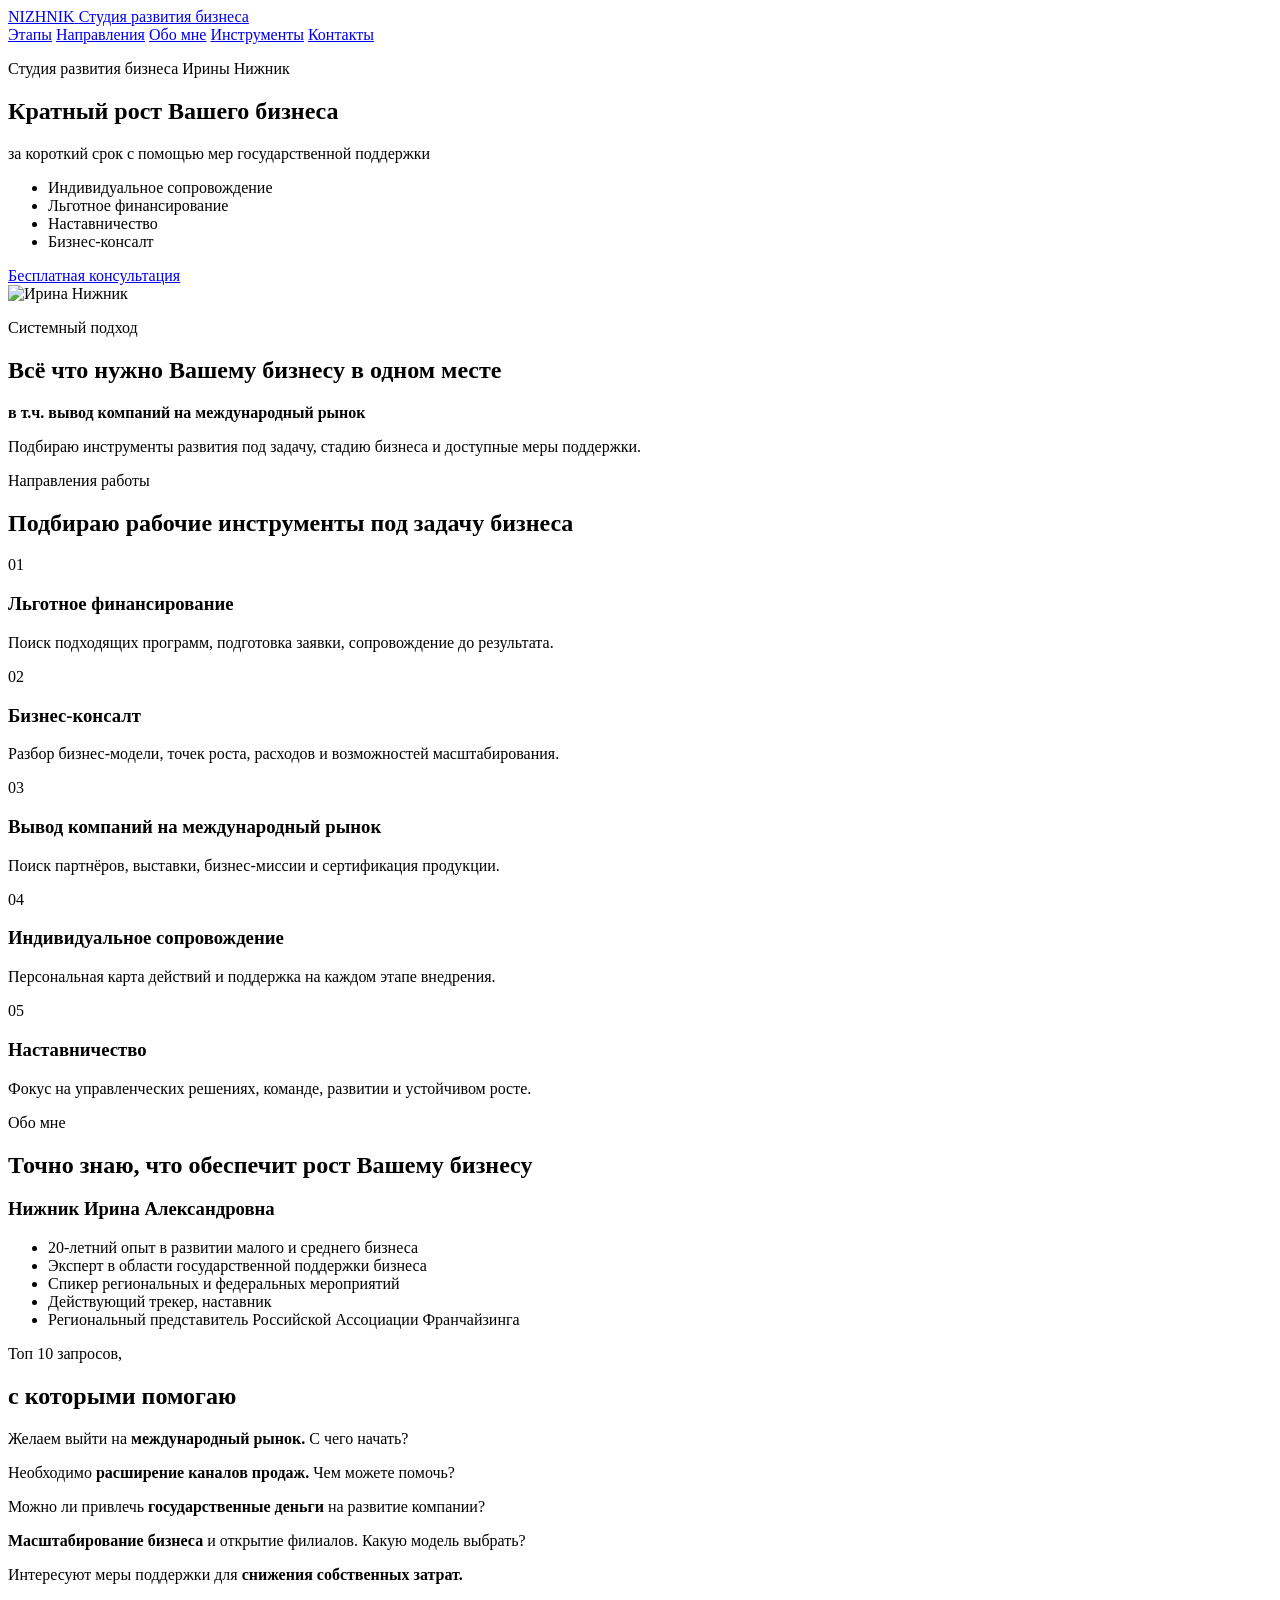
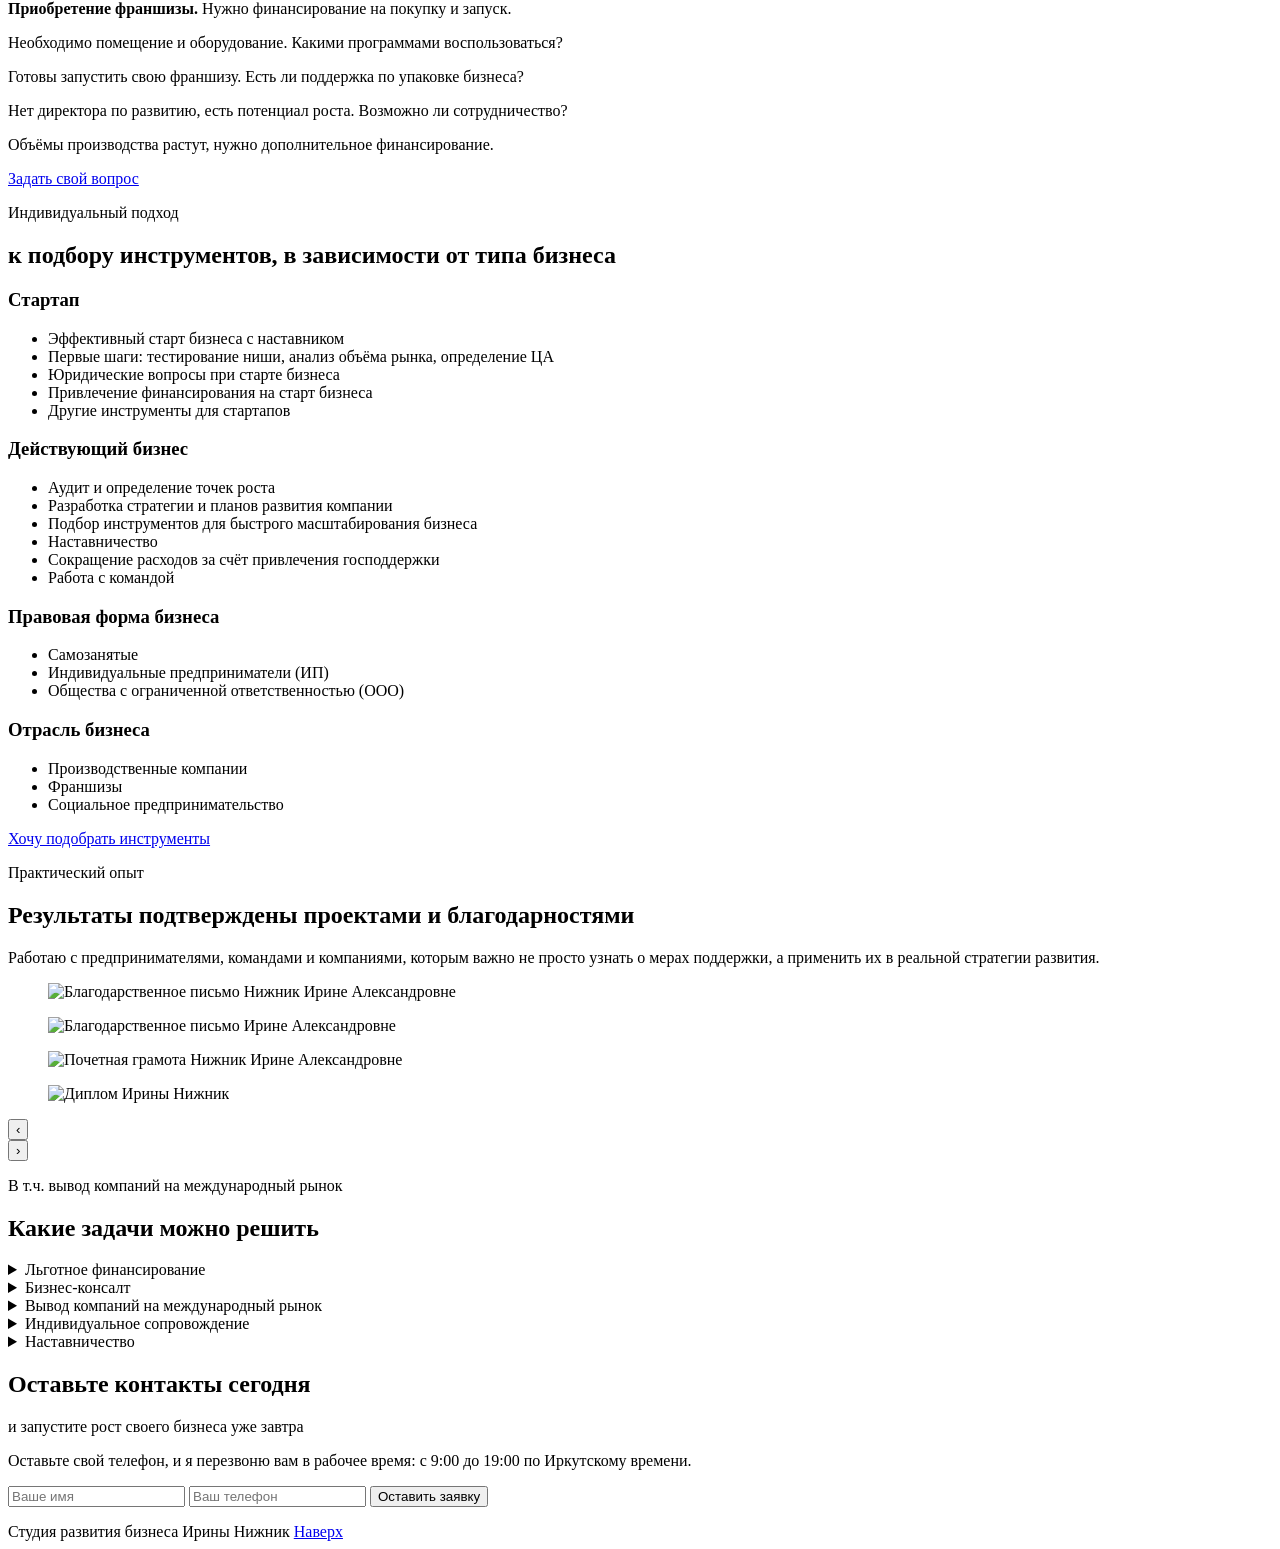
==== index.html @ 8d3d43d8 "Add files via upload" ====
<!doctype html>
<html lang="ru">
<head>
  <meta charset="utf-8">
  <meta name="viewport" content="width=device-width, initial-scale=1">
  <title>Студия развития бизнеса Ирины Нижник</title>
  <meta name="description" content="Инструменты развития бизнеса: финансирование, господдержка, стратегия, сопровождение, наставничество и выход на международный рынок.">
  <link rel="stylesheet" href="styles.css?v=20260615-premium">
</head>
<body>
  <header class="site-header">
    <a class="brand" href="#top" aria-label="На главную">
      <span class="brand__name">NIZHNIK</span>
      <span class="brand__caption">Студия развития бизнеса</span>
    </a>
    <nav class="nav" aria-label="Основная навигация">
      <a href="#steps">Этапы</a>
      <a href="#services">Направления</a>
      <a href="#about">Обо мне</a>
      <a href="#tools">Инструменты</a>
      <a href="#contact">Контакты</a>
    </nav>
  </header>

  <main id="top">
    <section class="hero section">
      <div class="hero__content">
        <p class="eyebrow">Студия развития бизнеса Ирины Нижник</p>
        <h1><span>Кратный рост</span> Вашего бизнеса</h1>
        <p class="hero__lead">за короткий срок с помощью мер государственной поддержки</p>
        <ul class="check-list hero__list">
          <li>Индивидуальное сопровождение</li>
          <li>Льготное финансирование</li>
          <li>Наставничество</li>
          <li>Бизнес-консалт</li>
        </ul>
        <a class="button" href="#contact">Бесплатная консультация</a>
      </div>
      <div class="hero__visual" aria-label="Ирина Нижник">
        <div class="portrait-card">
          <img src="assets/static.tildacdn.pub/tild3637-3334-4639-a533-346462663337/_1.png" alt="Ирина Нижник">
        </div>
      </div>
    </section>

    <section id="steps" class="section intro-grid">
      <div>
        <p class="eyebrow">Системный подход</p>
        <h2>Всё что нужно Вашему бизнесу в одном месте</h2>
      </div>
      <div class="statement-card">
        <strong>в т.ч. вывод компаний на международный рынок</strong>
        <p>Подбираю инструменты развития под задачу, стадию бизнеса и доступные меры поддержки.</p>
      </div>
    </section>

    <section id="services" class="section">
      <div class="section-heading">
        <p class="eyebrow">Направления работы</p>
        <h2>Подбираю рабочие инструменты под задачу бизнеса</h2>
      </div>
      <div class="cards cards--five">
        <article class="service-card">
          <span>01</span>
          <h3>Льготное финансирование</h3>
          <p>Поиск подходящих программ, подготовка заявки, сопровождение до результата.</p>
        </article>
        <article class="service-card">
          <span>02</span>
          <h3>Бизнес-консалт</h3>
          <p>Разбор бизнес-модели, точек роста, расходов и возможностей масштабирования.</p>
        </article>
        <article class="service-card">
          <span>03</span>
          <h3>Вывод компаний на международный рынок</h3>
          <p>Поиск партнёров, выставки, бизнес-миссии и сертификация продукции.</p>
        </article>
        <article class="service-card">
          <span>04</span>
          <h3>Индивидуальное сопровождение</h3>
          <p>Персональная карта действий и поддержка на каждом этапе внедрения.</p>
        </article>
        <article class="service-card">
          <span>05</span>
          <h3>Наставничество</h3>
          <p>Фокус на управленческих решениях, команде, развитии и устойчивом росте.</p>
        </article>
      </div>
    </section>

    <section id="about" class="section about">
      <div class="about__headline">
        <p class="eyebrow">Обо мне</p>
        <h2>Точно знаю, что обеспечит рост Вашему бизнесу</h2>
      </div>
      <article class="about-card">
        <h3>Нижник Ирина Александровна</h3>
        <ul class="dot-list">
          <li>20-летний опыт в развитии малого и среднего бизнеса</li>
          <li>Эксперт в области государственной поддержки бизнеса</li>
          <li>Спикер региональных и федеральных мероприятий</li>
          <li>Действующий трекер, наставник</li>
          <li>Региональный представитель Российской Ассоциации Франчайзинга</li>
        </ul>
      </article>
    </section>

    <section id="requests" class="section requests">
      <div class="section-heading">
        <p class="eyebrow">Топ 10 запросов,</p>
        <h2>с которыми помогаю</h2>
      </div>
      <div class="request-grid">
        <article><span></span><p>Желаем выйти на <b>международный рынок.</b> С чего начать?</p></article>
        <article><span></span><p>Необходимо <b>расширение каналов продаж.</b> Чем можете помочь?</p></article>
        <article><span></span><p>Можно ли привлечь <b>государственные деньги</b> на развитие компании?</p></article>
        <article><span></span><p><b>Масштабирование бизнеса</b> и открытие филиалов. Какую модель выбрать?</p></article>
        <article><span></span><p>Интересуют меры поддержки для <b>снижения собственных затрат.</b></p></article>
        <article><span></span><p><b>Приобретение франшизы.</b> Нужно финансирование на покупку и запуск.</p></article>
        <article><span></span><p>Необходимо помещение и оборудование. Какими программами воспользоваться?</p></article>
        <article><span></span><p>Готовы запустить свою франшизу. Есть ли поддержка по упаковке бизнеса?</p></article>
        <article><span></span><p>Нет директора по развитию, есть потенциал роста. Возможно ли сотрудничество?</p></article>
        <article><span></span><p>Объёмы производства растут, нужно дополнительное финансирование.</p></article>
      </div>
      <a class="button button--center" href="#contact">Задать свой вопрос</a>
    </section>

    <section id="tools" class="section tools">
      <div class="section-heading">
        <p class="eyebrow">Индивидуальный подход</p>
        <h2>к подбору инструментов, в зависимости от типа бизнеса</h2>
      </div>
      <div class="tool-grid">
        <article class="tool-card">
          <h3>Стартап</h3>
          <ul>
            <li>Эффективный старт бизнеса с наставником</li>
            <li>Первые шаги: тестирование ниши, анализ объёма рынка, определение ЦА</li>
            <li>Юридические вопросы при старте бизнеса</li>
            <li>Привлечение финансирования на старт бизнеса</li>
            <li>Другие инструменты для стартапов</li>
          </ul>
        </article>
        <article class="tool-card">
          <h3>Действующий бизнес</h3>
          <ul>
            <li>Аудит и определение точек роста</li>
            <li>Разработка стратегии и планов развития компании</li>
            <li>Подбор инструментов для быстрого масштабирования бизнеса</li>
            <li>Наставничество</li>
            <li>Сокращение расходов за счёт привлечения господдержки</li>
            <li>Работа с командой</li>
          </ul>
        </article>
        <article class="tool-card">
          <h3>Правовая форма бизнеса</h3>
          <ul>
            <li>Самозанятые</li>
            <li>Индивидуальные предприниматели (ИП)</li>
            <li>Общества с ограниченной ответственностью (ООО)</li>
          </ul>
        </article>
        <article class="tool-card">
          <h3>Отрасль бизнеса</h3>
          <ul>
            <li>Производственные компании</li>
            <li>Франшизы</li>
            <li>Социальное предпринимательство</li>
          </ul>
        </article>
      </div>
      <a class="button button--center" href="#contact">Хочу подобрать инструменты</a>
    </section>

    <section class="section proof">
      <div class="proof__text">
        <p class="eyebrow">Практический опыт</p>
        <h2>Результаты подтверждены проектами и благодарностями</h2>
        <p>Работаю с предпринимателями, командами и компаниями, которым важно не просто узнать о мерах поддержки, а применить их в реальной стратегии развития.</p>
      </div>
      <div class="letters-carousel" data-carousel aria-label="Грамоты и благодарственные письма">
        <div class="letters-carousel__viewport" data-carousel-viewport tabindex="0">
          <figure class="letter-card">
            <img src="assets/static.tildacdn.pub/tild6531-6437-4562-b165-616635333764/photo_2023-10-05_15-.jpg" alt="Благодарственное письмо Нижник Ирине Александровне">
          </figure>
          <figure class="letter-card">
            <img src="assets/static.tildacdn.pub/tild3939-6136-4763-b534-643039363732/2023-10-09_005__.jpg" alt="Благодарственное письмо Ирине Александровне">
          </figure>
          <figure class="letter-card">
            <img src="assets/static.tildacdn.pub/tild3334-6163-4432-b265-366235663862/2023-10-09_004__.jpg" alt="Почетная грамота Нижник Ирине Александровне">
          </figure>
          <figure class="letter-card">
            <img src="assets/static.tildacdn.pub/tild6635-3137-4434-b864-653037653365/2023-10-09_006__.jpg" alt="Диплом Ирины Нижник">
          </figure>
        </div>
        <div class="letters-carousel__controls">
          <button class="carousel-button" type="button" data-carousel-prev aria-label="Предыдущая грамота">‹</button>
          <div class="carousel-dots" data-carousel-dots aria-label="Выбор грамоты"></div>
          <button class="carousel-button" type="button" data-carousel-next aria-label="Следующая грамота">›</button>
        </div>
      </div>
    </section>

    <section class="section faq">
      <div class="section-heading">
        <p class="eyebrow">В т.ч. вывод компаний на международный рынок</p>
        <h2>Какие задачи можно решить</h2>
      </div>
      <div class="accordion">
        <details>
          <summary>Льготное финансирование</summary>
          <p>Подбор программ, подготовка документов, сопровождение заявки и коммуникации с институтами поддержки.</p>
        </details>
        <details>
          <summary>Бизнес-консалт</summary>
          <p>Диагностика бизнеса, поиск точек роста, корректировка стратегии и финансовой модели.</p>
        </details>
        <details>
          <summary>Вывод компаний на международный рынок</summary>
          <p>Поиск партнёров, участие в выставках и бизнес-миссиях, сертификация продукции по международным стандартам.</p>
        </details>
        <details>
          <summary>Индивидуальное сопровождение</summary>
          <p>Персональная карта развития и регулярная поддержка внедрения выбранных инструментов.</p>
        </details>
        <details>
          <summary>Наставничество</summary>
          <p>Работа с управленческими решениями, фокусом руководителя, командой и ростом бизнеса.</p>
        </details>
      </div>
    </section>

    <section id="contact" class="section contact">
      <div class="contact__text">
        <h2>Оставьте контакты сегодня</h2>
        <p class="eyebrow">и запустите рост своего бизнеса уже завтра</p>
        <p>Оставьте свой телефон, и я перезвоню вам в рабочее время: с 9:00 до 19:00 по Иркутскому времени.</p>
      </div>
      <form class="contact-form">
        <input name="name" type="text" autocomplete="name" placeholder="Ваше имя">
        <input name="phone" type="tel" autocomplete="tel" placeholder="Ваш телефон" required>
        <button type="submit">Оставить заявку</button>
        <p class="form-note" aria-live="polite"></p>
      </form>
    </section>
  </main>

  <footer class="site-footer">
    <span>Студия развития бизнеса Ирины Нижник</span>
    <a href="#top">Наверх</a>
  </footer>

  <script src="app.js?v=20260615-carousel"></script>
</body>
</html>
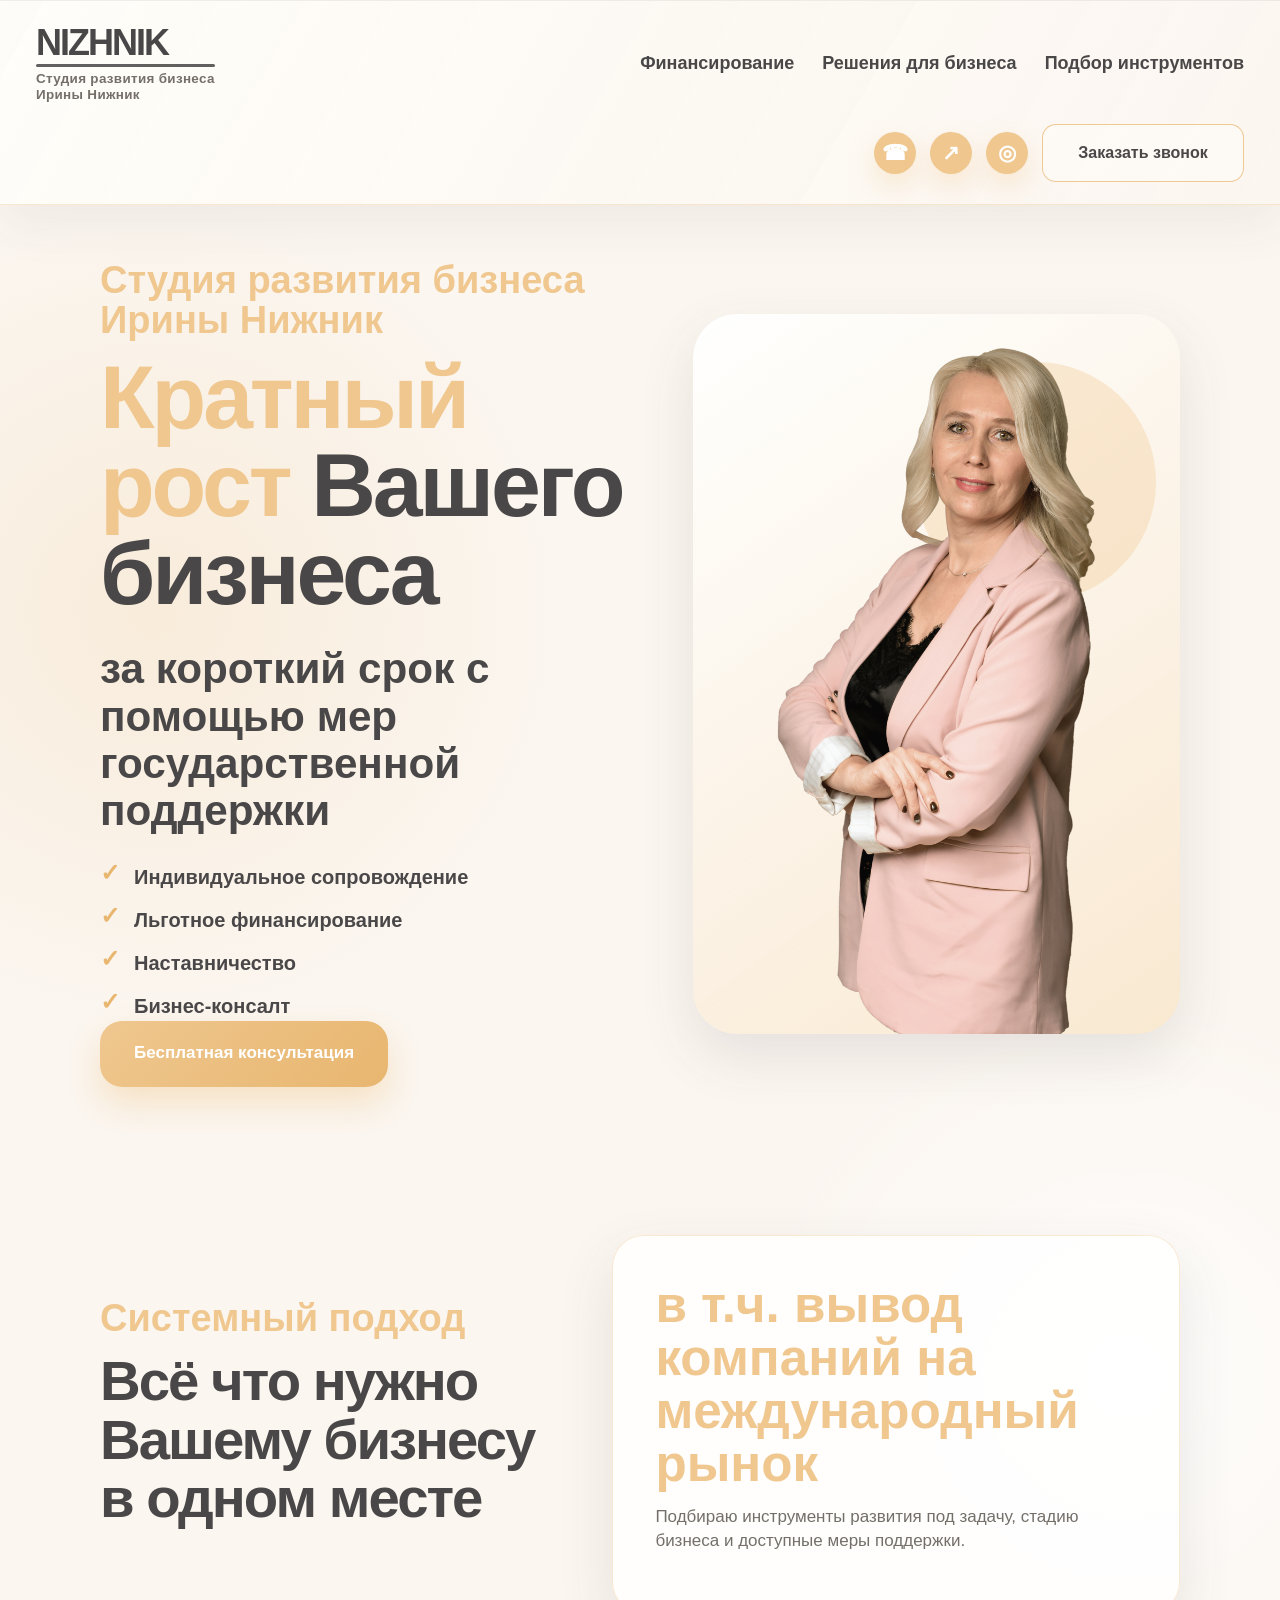
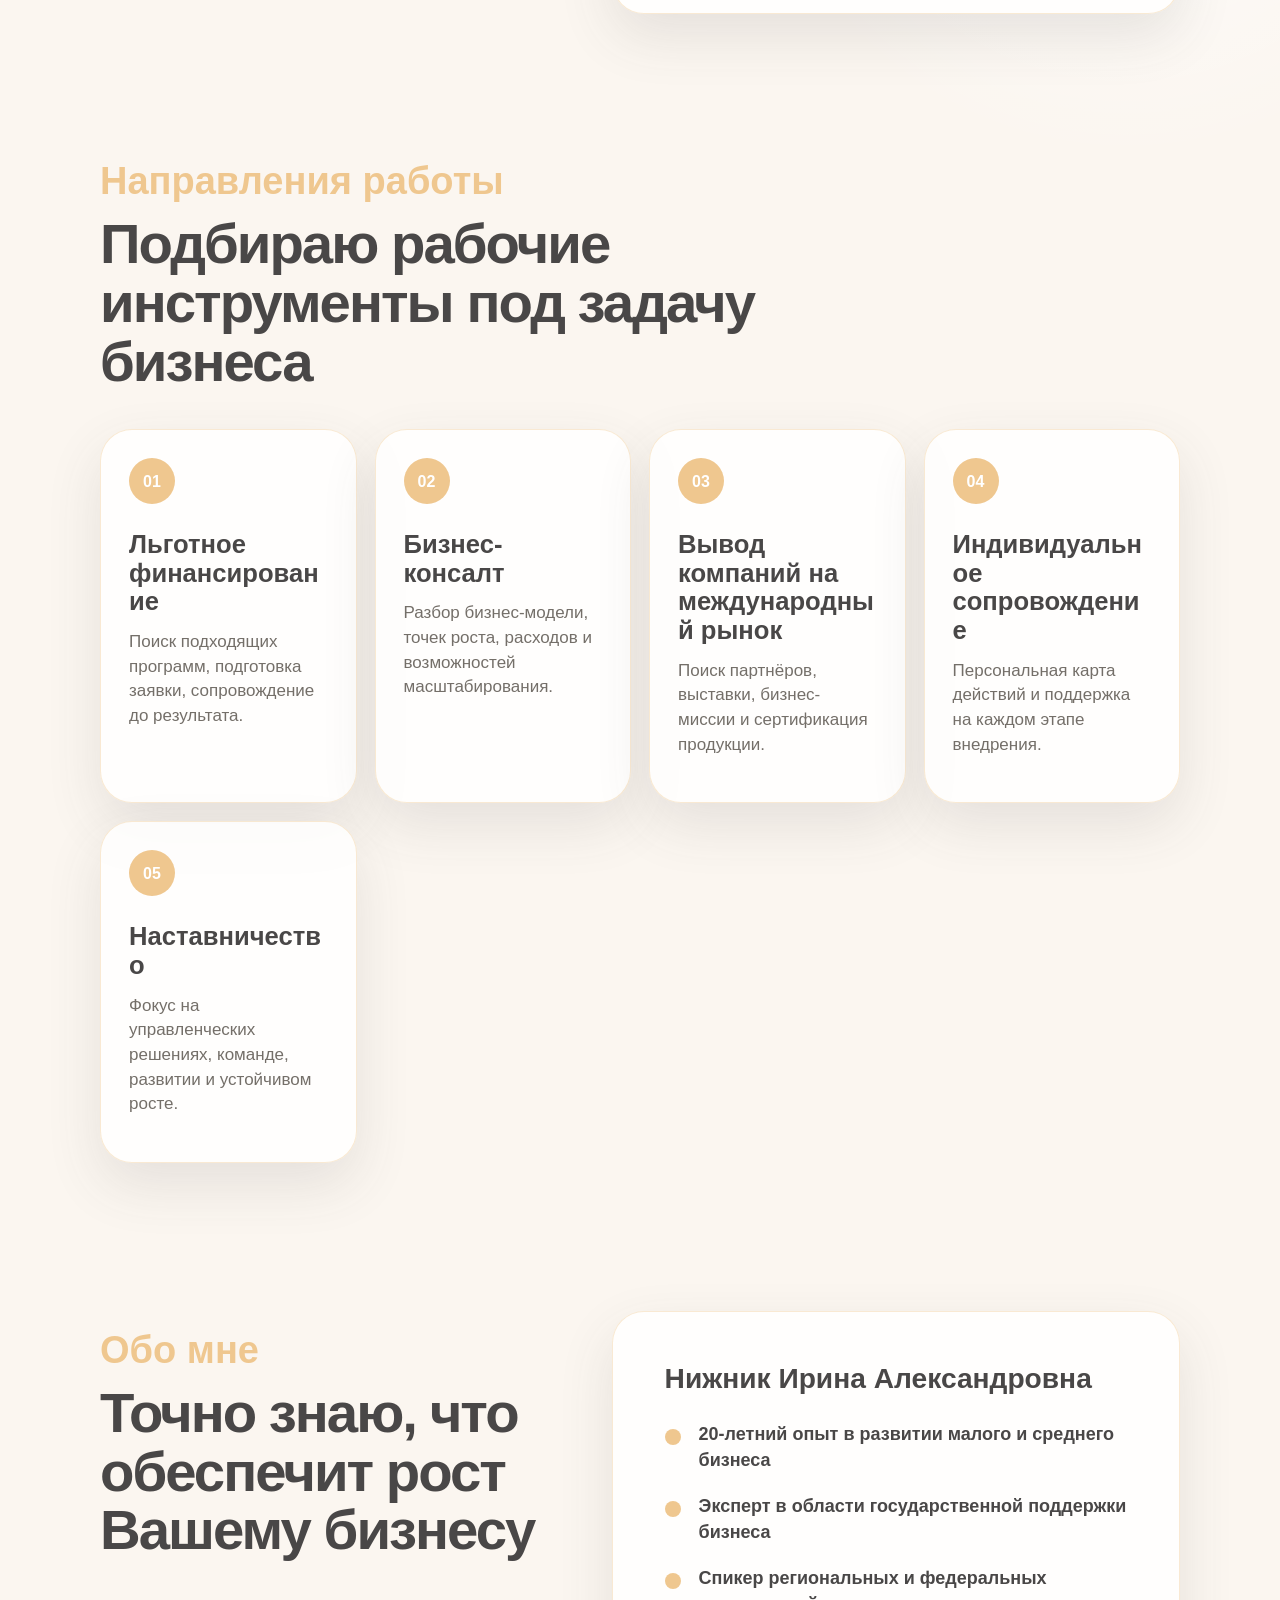
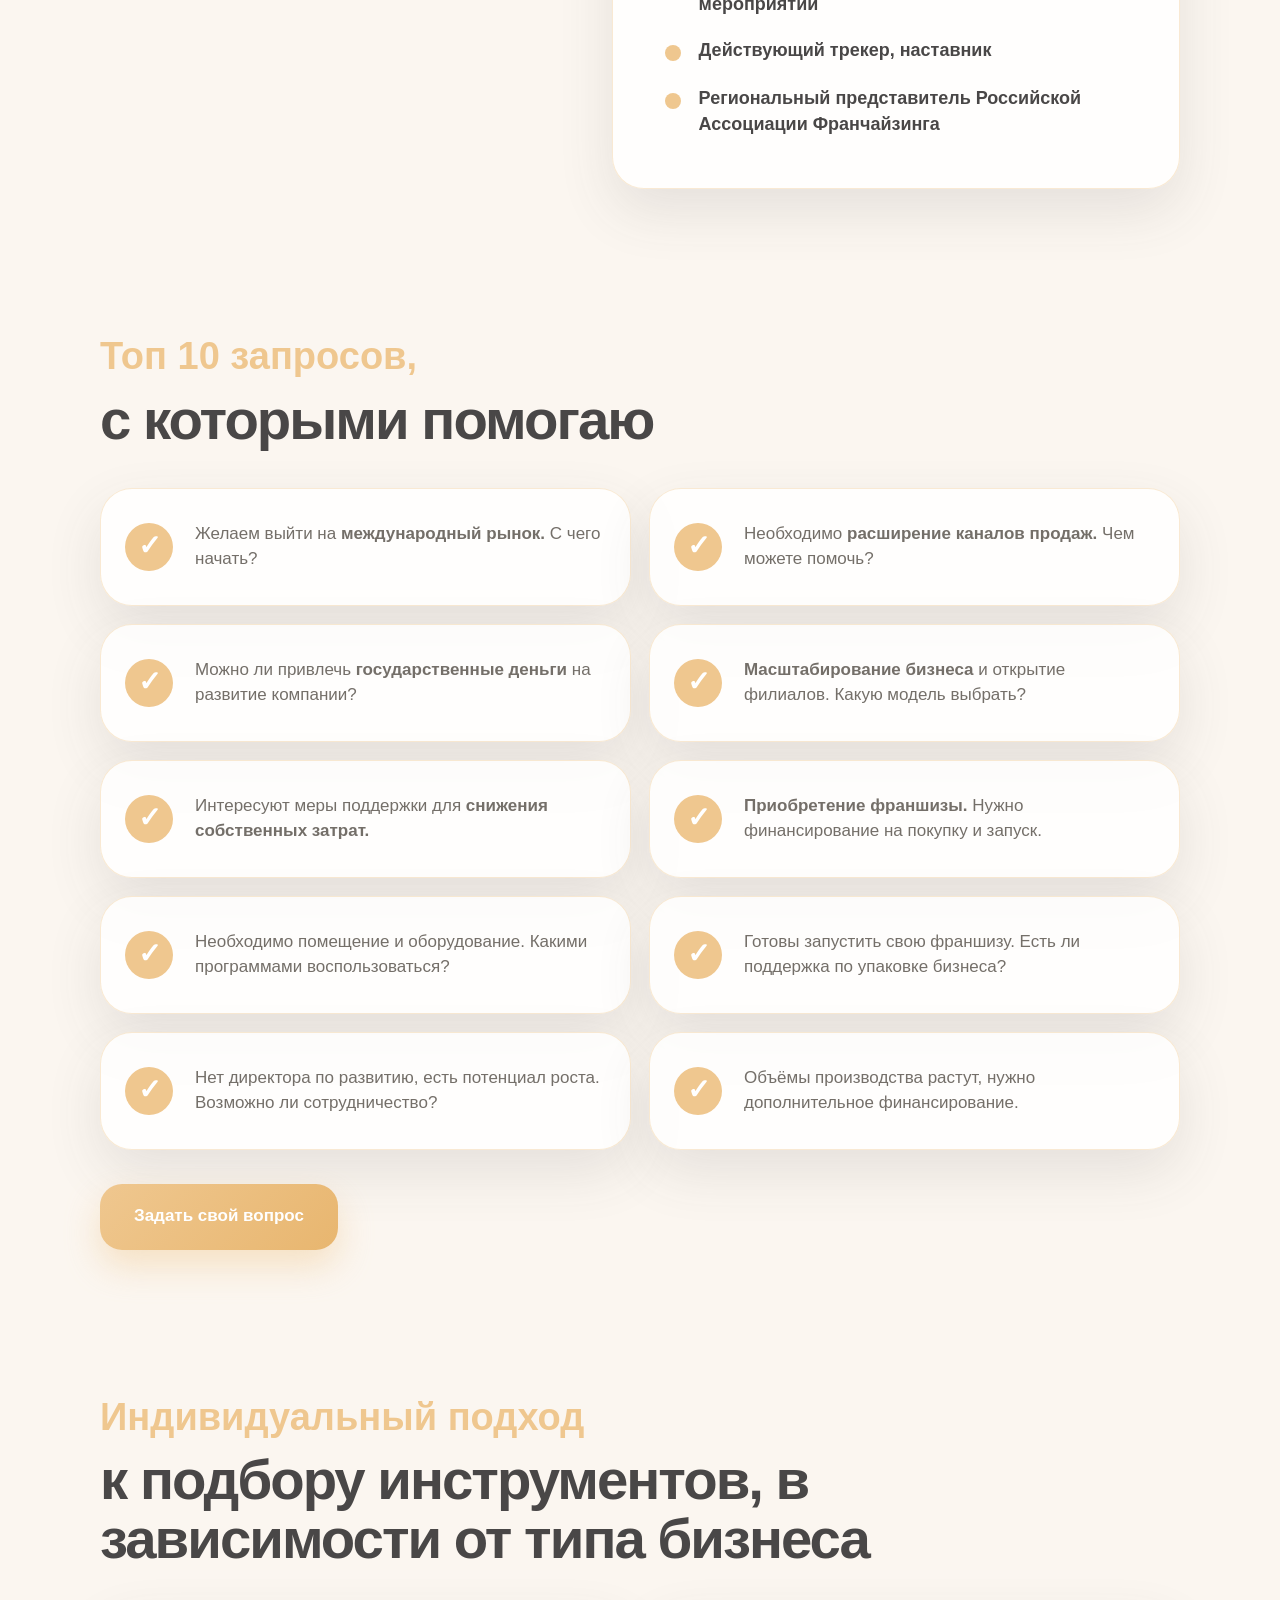
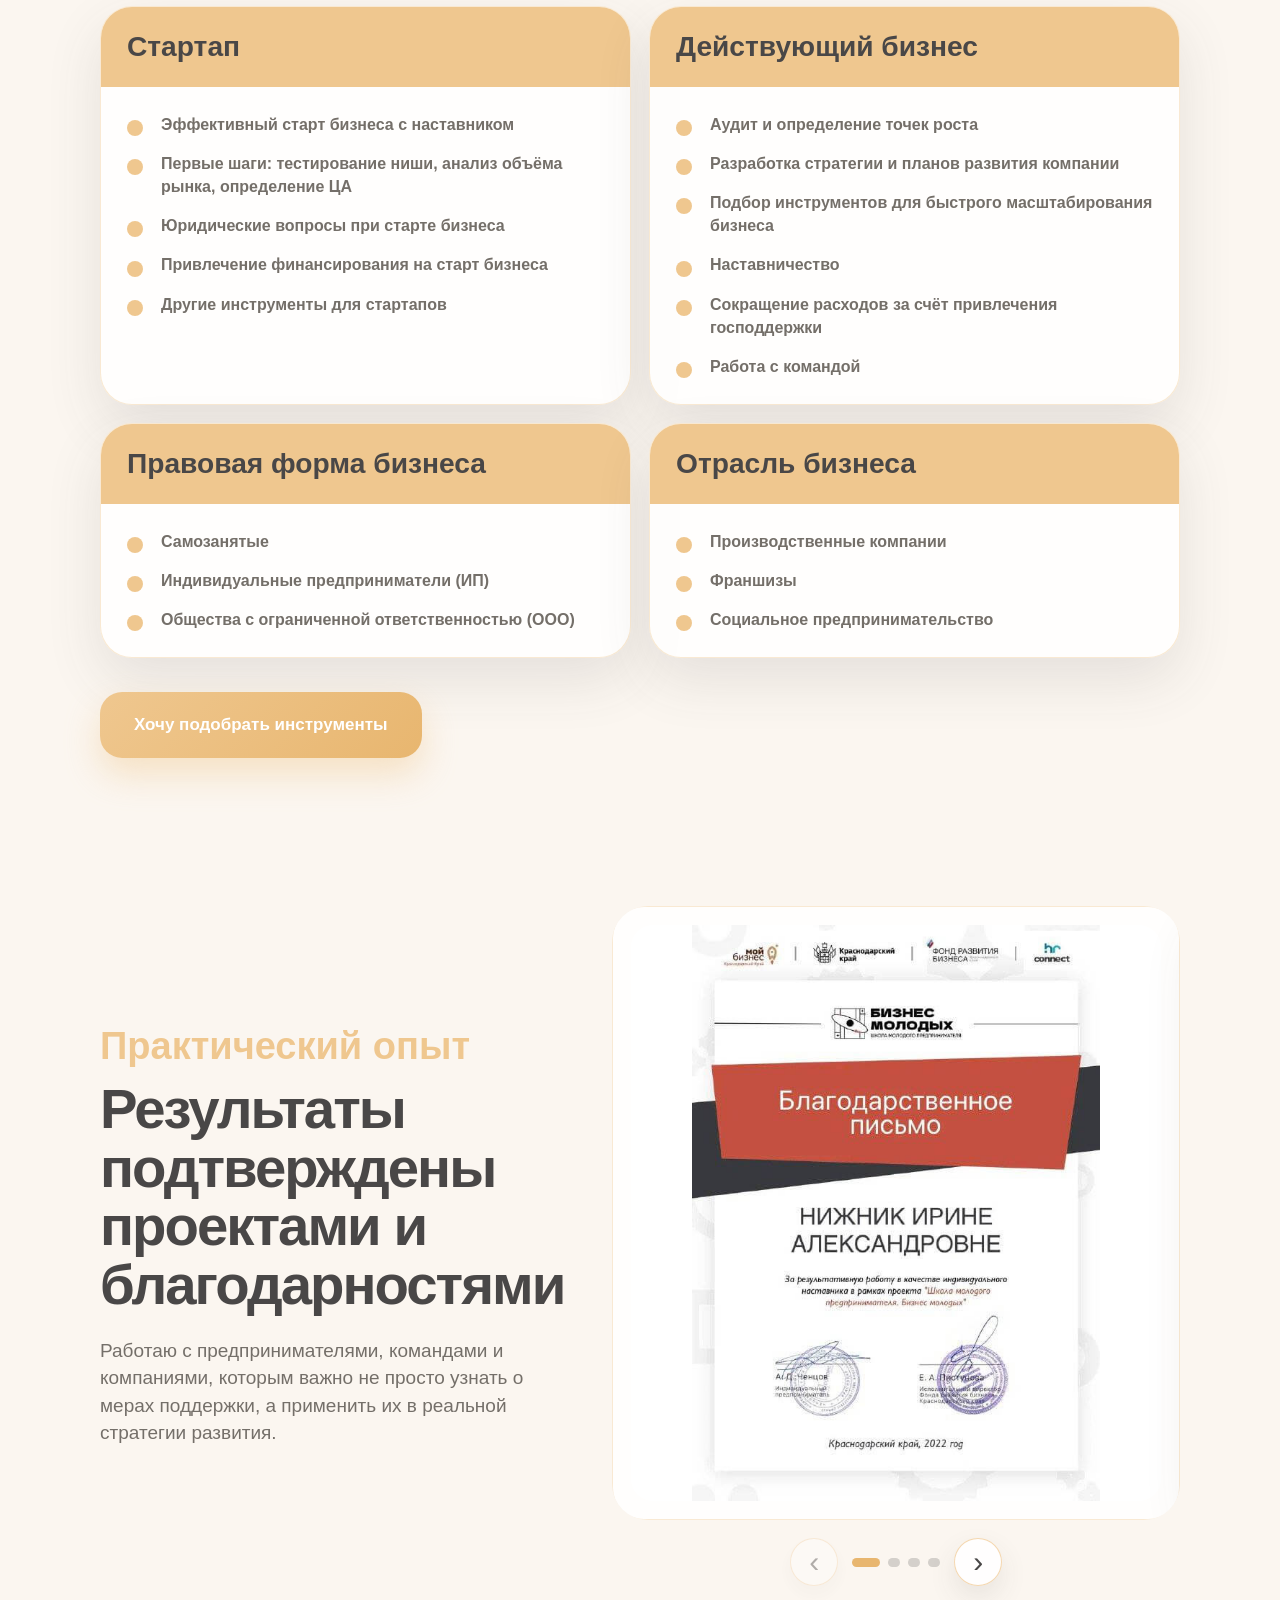
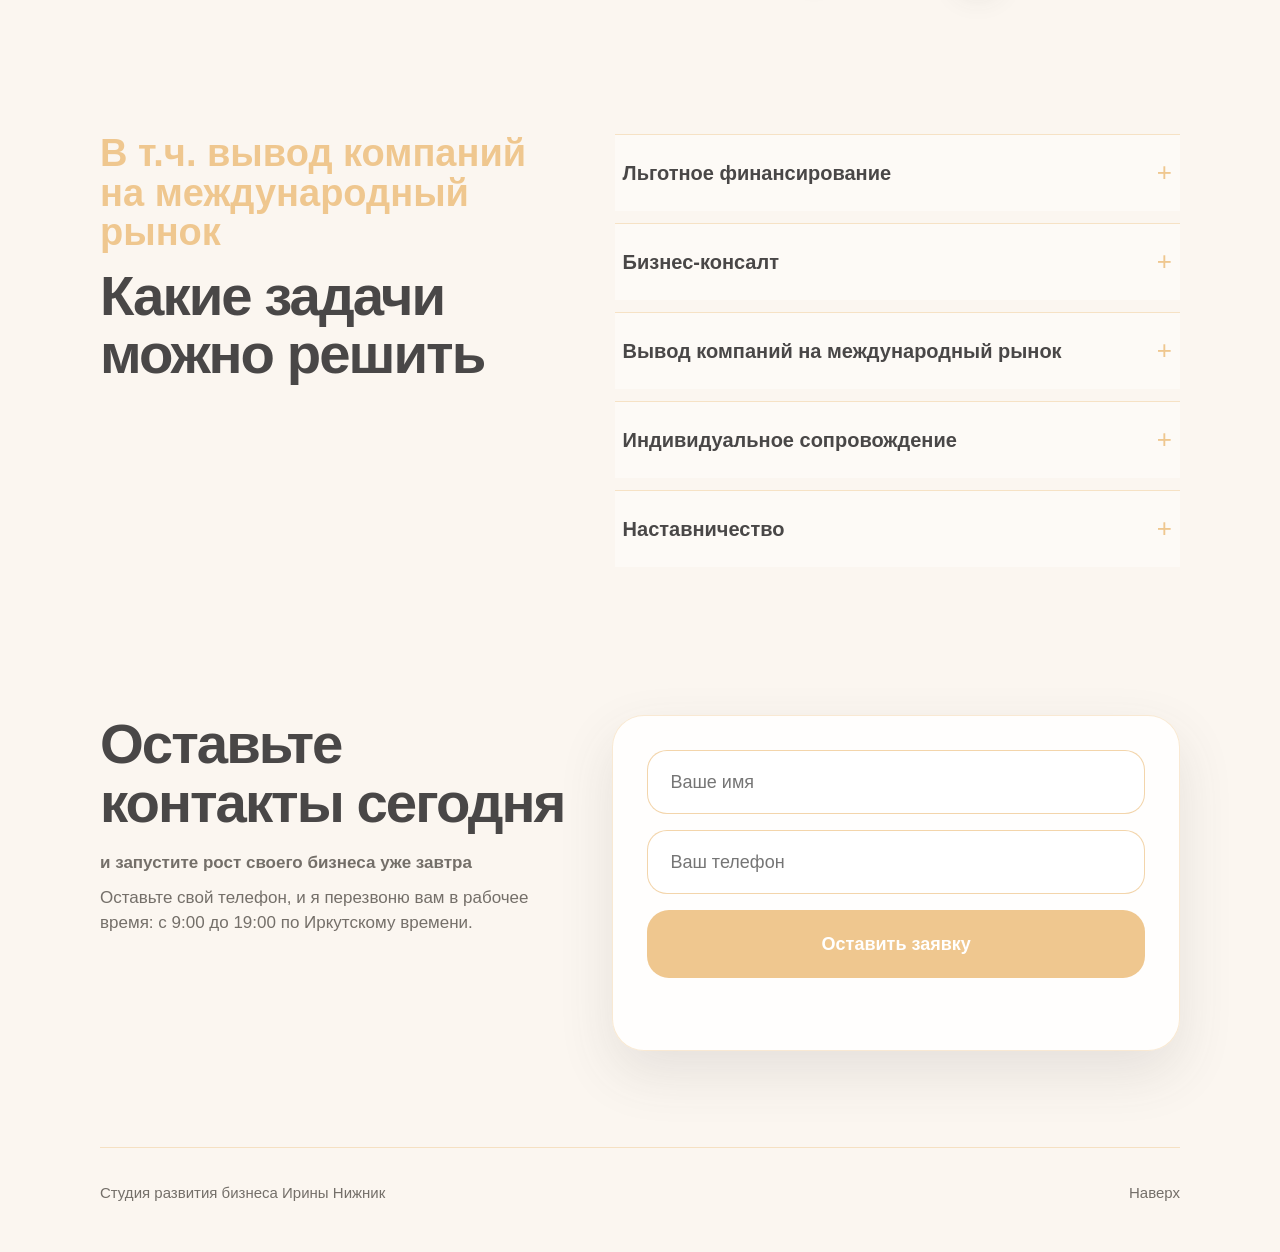
==== commit 11ff2ca6: "Add files via upload" ====
--- a/index.html
+++ b/index.html
@@ -5,21 +5,27 @@
   <meta name="viewport" content="width=device-width, initial-scale=1">
   <title>Студия развития бизнеса Ирины Нижник</title>
   <meta name="description" content="Инструменты развития бизнеса: финансирование, господдержка, стратегия, сопровождение, наставничество и выход на международный рынок.">
-  <link rel="stylesheet" href="styles.css?v=20260615-premium">
+  <link rel="stylesheet" href="styles.css?v=20260615-header-full">
 </head>
 <body>
   <header class="site-header">
     <a class="brand" href="#top" aria-label="На главную">
       <span class="brand__name">NIZHNIK</span>
+      <span class="brand__line"></span>
       <span class="brand__caption">Студия развития бизнеса</span>
+      <span class="brand__caption">Ирины Нижник</span>
     </a>
     <nav class="nav" aria-label="Основная навигация">
-      <a href="#steps">Этапы</a>
-      <a href="#services">Направления</a>
-      <a href="#about">Обо мне</a>
-      <a href="#tools">Инструменты</a>
-      <a href="#contact">Контакты</a>
+      <a href="#services">Финансирование</a>
+      <a href="#requests">Решения для бизнеса</a>
+      <a href="#tools">Подбор инструментов</a>
     </nav>
+    <div class="header-actions" aria-label="Быстрая связь">
+      <a class="social-link" href="https://api.whatsapp.com/send/?phone=79025691936&text&type=phone_number&app_absent=0" target="_blank" rel="noopener noreferrer" aria-label="WhatsApp">☎</a>
+      <a class="social-link" href="https://t.me/BuzinessIrinaNizhnik" target="_blank" rel="noopener noreferrer" aria-label="Telegram">↗</a>
+      <a class="social-link" href="https://www.instagram.com/nizhnikia" target="_blank" rel="noopener noreferrer" aria-label="Instagram">◎</a>
+      <a class="header-cta" href="#contact">Заказать звонок</a>
+    </div>
   </header>
 
   <main id="top">
--- a/styles.css
+++ b/styles.css
@@ -0,0 +1,1011 @@
+:root {
+  --bg: #fbf6f0;
+  --paper: #fffdf9;
+  --paper-strong: #ffffff;
+  --ink: #494747;
+  --muted: #746f69;
+  --accent: #efc78f;
+  --accent-strong: #e8b66f;
+  --line: rgba(239, 199, 143, 0.48);
+  --shadow: 0 22px 55px rgba(73, 71, 71, 0.12);
+  --radius: 32px;
+  --max: 1180px;
+}
+
+* {
+  box-sizing: border-box;
+}
+
+html {
+  scroll-behavior: smooth;
+}
+
+body {
+  margin: 0;
+  background:
+    radial-gradient(circle at 12% 8%, rgba(239, 199, 143, 0.22), transparent 26rem),
+    radial-gradient(circle at 88% 18%, rgba(255, 255, 255, 0.8), transparent 24rem),
+    var(--bg);
+  color: var(--ink);
+  font-family: "Segoe UI", "Trebuchet MS", Arial, sans-serif;
+  line-height: 1.45;
+}
+
+a {
+  color: inherit;
+  text-decoration: none;
+}
+
+img {
+  display: block;
+  max-width: 100%;
+}
+
+.site-header {
+  position: sticky;
+  top: 0;
+  z-index: 20;
+  display: grid;
+  grid-template-columns: max-content minmax(0, 1fr) max-content;
+  align-items: center;
+  gap: clamp(22px, 3vw, 56px);
+  width: 100%;
+  max-width: none;
+  margin: 0;
+  padding: 30px clamp(28px, 3.5vw, 88px) 26px;
+  backdrop-filter: blur(22px);
+  background:
+    linear-gradient(120deg, rgba(255, 253, 249, 0.94), rgba(251, 246, 240, 0.88)),
+    rgba(251, 246, 240, 0.9);
+  border-top: 1px solid rgba(73, 71, 71, 0.08);
+  border-bottom: 1px solid rgba(239, 199, 143, 0.38);
+  box-shadow: 0 18px 48px rgba(73, 71, 71, 0.07);
+}
+
+.brand {
+  display: grid;
+  justify-items: start;
+  gap: 1px;
+  min-width: 0;
+  width: max-content;
+  max-width: 220px;
+  font-weight: 850;
+  letter-spacing: 0.02em;
+}
+
+.brand__name {
+  font-size: clamp(36px, 2.8vw, 50px);
+  line-height: 1;
+  letter-spacing: -0.055em;
+}
+
+.brand__line {
+  width: 100%;
+  height: 3px;
+  margin: 2px 0 4px;
+  border-radius: 999px;
+  background: var(--ink);
+  opacity: 0.86;
+}
+
+.brand__caption {
+  color: var(--muted);
+  font-size: clamp(13px, 1.05vw, 17px);
+  font-weight: 700;
+  line-height: 1.08;
+}
+
+.nav {
+  display: flex;
+  align-items: center;
+  justify-content: center;
+  gap: clamp(24px, 3vw, 56px);
+  color: var(--ink);
+  font-size: clamp(17px, 1.12vw, 22px);
+  font-weight: 600;
+}
+
+.nav a {
+  white-space: nowrap;
+}
+
+.nav a:hover {
+  color: var(--ink);
+}
+
+.header-actions {
+  display: flex;
+  align-items: center;
+  justify-content: flex-end;
+  gap: 14px;
+}
+
+.social-link {
+  display: grid;
+  place-items: center;
+  width: 42px;
+  height: 42px;
+  border-radius: 50%;
+  background: var(--accent);
+  color: #fff;
+  font-size: 21px;
+  font-weight: 850;
+  box-shadow: 0 12px 26px rgba(239, 199, 143, 0.36);
+  transition: transform 200ms ease, box-shadow 200ms ease, background 200ms ease;
+}
+
+.social-link:hover {
+  transform: translateY(-2px);
+  background: var(--accent-strong);
+  box-shadow: 0 18px 34px rgba(239, 199, 143, 0.48);
+}
+
+.header-cta {
+  display: inline-flex;
+  align-items: center;
+  justify-content: center;
+  min-width: 202px;
+  min-height: 58px;
+  padding: 0 28px;
+  border: 1px solid rgba(232, 182, 111, 0.72);
+  border-radius: 14px;
+  color: var(--ink);
+  font-size: clamp(16px, 1.15vw, 20px);
+  font-weight: 650;
+  background: rgba(255, 253, 249, 0.52);
+  transition: transform 200ms ease, background 200ms ease, box-shadow 200ms ease;
+}
+
+.header-cta:hover {
+  transform: translateY(-2px);
+  background: rgba(239, 199, 143, 0.18);
+  box-shadow: 0 16px 30px rgba(73, 71, 71, 0.08);
+}
+
+.site-header,
+.hero__content,
+.portrait-card {
+  animation: rise-in 760ms cubic-bezier(0.2, 0.72, 0.2, 1) both;
+}
+
+.portrait-card {
+  animation-delay: 120ms;
+}
+
+.section {
+  width: min(var(--max), calc(100% - 48px));
+  margin: 0 auto;
+  padding: 74px 0;
+}
+
+.eyebrow {
+  margin: 0 0 14px;
+  color: var(--accent);
+  font-size: clamp(24px, 3vw, 38px);
+  font-weight: 850;
+  line-height: 1.04;
+}
+
+h1,
+h2,
+h3,
+p {
+  margin-top: 0;
+}
+
+h1,
+h2 {
+  letter-spacing: -0.035em;
+}
+
+h1 {
+  margin-bottom: 28px;
+  font-size: clamp(58px, 7vw, 92px);
+  line-height: 0.98;
+  font-weight: 900;
+}
+
+h1 span {
+  color: var(--accent);
+}
+
+h2 {
+  margin-bottom: 22px;
+  font-size: clamp(38px, 4.4vw, 64px);
+  line-height: 1.04;
+  font-weight: 900;
+}
+
+h3 {
+  margin-bottom: 14px;
+  font-size: clamp(22px, 2.2vw, 30px);
+  line-height: 1.12;
+}
+
+.hero {
+  display: grid;
+  grid-template-columns: minmax(0, 1.05fr) minmax(360px, 0.95fr);
+  align-items: center;
+  gap: 54px;
+  padding-top: 56px;
+  padding-bottom: 74px;
+}
+
+.hero__lead {
+  max-width: 640px;
+  margin-bottom: 28px;
+  font-size: clamp(28px, 3.3vw, 48px);
+  line-height: 1.12;
+  font-weight: 850;
+}
+
+.hero__list {
+  margin-bottom: 34px;
+}
+
+.portrait-card {
+  position: relative;
+  min-height: 0;
+  height: clamp(560px, 62vw, 720px);
+  overflow: hidden;
+  border-radius: 44px;
+  background:
+    linear-gradient(145deg, rgba(255, 255, 255, 0.96), rgba(239, 199, 143, 0.38)),
+    var(--paper);
+  box-shadow: var(--shadow);
+  display: flex;
+  align-items: flex-end;
+  justify-content: center;
+  padding: 34px 26px 0;
+}
+
+.portrait-card::before {
+  content: "";
+  position: absolute;
+  inset: 48px 24px auto auto;
+  width: 240px;
+  height: 240px;
+  border-radius: 50%;
+  background: rgba(239, 199, 143, 0.34);
+}
+
+.portrait-card img {
+  position: relative;
+  z-index: 1;
+  height: 100%;
+  max-width: 100%;
+  width: auto;
+  object-fit: contain;
+  object-position: bottom center;
+}
+
+.button {
+  display: inline-flex;
+  align-items: center;
+  justify-content: center;
+  min-height: 66px;
+  padding: 0 34px;
+  border: 0;
+  border-radius: 22px;
+  background: linear-gradient(135deg, var(--accent), var(--accent-strong));
+  color: #fff;
+  font-size: 17px;
+  font-weight: 800;
+  box-shadow: 0 16px 34px rgba(239, 199, 143, 0.45);
+  cursor: pointer;
+  transition: transform 220ms ease, box-shadow 220ms ease, filter 220ms ease;
+}
+
+.button:hover,
+.contact-form button:hover {
+  transform: translateY(-3px);
+  box-shadow: 0 22px 44px rgba(239, 199, 143, 0.54);
+  filter: saturate(1.06);
+}
+
+.button--center {
+  margin: 34px auto 0;
+}
+
+.check-list,
+.dot-list,
+.tool-card ul {
+  list-style: none;
+  margin: 0;
+  padding: 0;
+}
+
+.check-list {
+  display: grid;
+  gap: 14px;
+  font-size: 20px;
+  font-weight: 700;
+}
+
+.check-list li,
+.dot-list li,
+.tool-card li {
+  position: relative;
+  padding-left: 34px;
+}
+
+.check-list li::before {
+  content: "✓";
+  position: absolute;
+  left: 0;
+  top: -2px;
+  color: var(--accent-strong);
+  font-size: 24px;
+  line-height: 1;
+}
+
+.intro-grid,
+.about,
+.proof,
+.contact {
+  display: grid;
+  grid-template-columns: minmax(0, 0.9fr) minmax(380px, 1.1fr);
+  align-items: center;
+  gap: 48px;
+}
+
+.statement-card,
+.about-card,
+.service-card,
+.tool-card,
+.letter-card,
+.contact-form,
+.request-grid article {
+  border: 1px solid rgba(239, 199, 143, 0.38);
+  border-radius: var(--radius);
+  background: rgba(255, 255, 255, 0.82);
+  box-shadow: var(--shadow);
+}
+
+.statement-card,
+.about-card,
+.service-card,
+.tool-card,
+.contact-form,
+.request-grid article {
+  transition: transform 260ms ease, box-shadow 260ms ease, border-color 260ms ease;
+}
+
+.statement-card:hover,
+.about-card:hover,
+.service-card:hover,
+.tool-card:hover,
+.contact-form:hover,
+.request-grid article:hover {
+  transform: translateY(-5px);
+  border-color: rgba(232, 182, 111, 0.62);
+  box-shadow: 0 28px 64px rgba(73, 71, 71, 0.16);
+}
+
+.statement-card {
+  padding: 42px;
+  font-size: 22px;
+}
+
+.statement-card strong {
+  display: block;
+  margin-bottom: 14px;
+  color: var(--accent);
+  font-size: clamp(30px, 4vw, 54px);
+  line-height: 1.04;
+}
+
+.section-heading {
+  max-width: 760px;
+  margin-bottom: 38px;
+}
+
+.cards {
+  display: grid;
+  gap: 18px;
+}
+
+.cards--five {
+  grid-template-columns: repeat(auto-fit, minmax(245px, 1fr));
+}
+
+.service-card {
+  min-height: 0;
+  padding: 28px;
+  overflow: hidden;
+}
+
+.service-card h3 {
+  font-size: clamp(23px, 2vw, 30px);
+  overflow-wrap: anywhere;
+  hyphens: auto;
+}
+
+.service-card span {
+  display: inline-grid;
+  place-items: center;
+  width: 46px;
+  height: 46px;
+  margin-bottom: 26px;
+  border-radius: 50%;
+  background: var(--accent);
+  color: #fff;
+  font-weight: 900;
+}
+
+.service-card p,
+.tool-card li,
+.request-grid p,
+.accordion p,
+.contact p,
+.statement-card p {
+  color: var(--muted);
+  font-size: 17px;
+  overflow-wrap: break-word;
+}
+
+.about__headline {
+  align-self: start;
+  padding-top: 20px;
+}
+
+.about-card {
+  padding: clamp(34px, 4vw, 54px);
+}
+
+.about-card h3 {
+  margin-bottom: 26px;
+}
+
+.dot-list {
+  display: grid;
+  gap: 20px;
+}
+
+.dot-list li {
+  min-height: 28px;
+  font-size: 18px;
+  font-weight: 650;
+}
+
+.dot-list li::before,
+.tool-card li::before {
+  content: "";
+  position: absolute;
+  left: 0;
+  top: 0.45em;
+  width: 16px;
+  height: 16px;
+  border-radius: 50%;
+  background: var(--accent);
+}
+
+.request-grid {
+  display: grid;
+  grid-template-columns: repeat(2, minmax(0, 1fr));
+  gap: 18px;
+}
+
+.request-grid article {
+  display: grid;
+  grid-template-columns: 48px 1fr;
+  gap: 22px;
+  align-items: center;
+  min-height: 118px;
+  padding: 24px;
+}
+
+.request-grid span {
+  width: 48px;
+  height: 48px;
+  border-radius: 50%;
+  background: var(--accent);
+  position: relative;
+}
+
+.request-grid span::after {
+  content: "✓";
+  position: absolute;
+  inset: 0;
+  display: grid;
+  place-items: center;
+  color: #fff;
+  font-size: 28px;
+  font-weight: 900;
+}
+
+.request-grid p {
+  margin: 0;
+}
+
+.tools .section-heading {
+  max-width: 820px;
+}
+
+.tool-grid {
+  display: grid;
+  grid-template-columns: repeat(4, minmax(0, 1fr));
+  gap: 18px;
+}
+
+.tool-card {
+  overflow: hidden;
+}
+
+.tool-card h3 {
+  margin: 0;
+  padding: 24px 26px;
+  background: var(--accent);
+}
+
+.tool-card ul {
+  display: grid;
+  gap: 16px;
+  padding: 26px;
+}
+
+.tool-card li {
+  color: var(--muted);
+  font-size: 16px;
+  font-weight: 650;
+}
+
+.proof__text p:last-child {
+  max-width: 560px;
+  color: var(--muted);
+  font-size: 19px;
+}
+
+.letters-carousel {
+  position: relative;
+  min-width: 0;
+}
+
+.letters-carousel__viewport {
+  display: flex;
+  gap: 18px;
+  overflow-x: auto;
+  overscroll-behavior-x: contain;
+  scroll-behavior: smooth;
+  scroll-snap-type: x mandatory;
+  scrollbar-width: none;
+  border-radius: calc(var(--radius) + 4px);
+}
+
+.letters-carousel__viewport::-webkit-scrollbar {
+  display: none;
+}
+
+.letter-card {
+  flex: 0 0 100%;
+  min-width: 100%;
+  margin: 0;
+  overflow: hidden;
+  padding: 18px;
+  scroll-snap-align: center;
+  scroll-snap-stop: always;
+}
+
+.letter-card img {
+  height: min(620px, 64vh);
+  width: 100%;
+  object-fit: contain;
+  border-radius: 22px;
+  background: #fff;
+}
+
+.letters-carousel__controls {
+  display: flex;
+  align-items: center;
+  justify-content: center;
+  gap: 14px;
+  margin-top: 18px;
+}
+
+.carousel-button {
+  display: grid;
+  place-items: center;
+  width: 48px;
+  height: 48px;
+  border: 1px solid rgba(239, 199, 143, 0.7);
+  border-radius: 50%;
+  background: rgba(255, 255, 255, 0.88);
+  color: var(--ink);
+  font-size: 30px;
+  line-height: 1;
+  box-shadow: 0 12px 28px rgba(73, 71, 71, 0.1);
+  cursor: pointer;
+  transition: transform 200ms ease, background 200ms ease, box-shadow 200ms ease;
+}
+
+.carousel-button:hover {
+  transform: translateY(-2px);
+  background: var(--accent);
+  color: #fff;
+  box-shadow: 0 18px 34px rgba(239, 199, 143, 0.45);
+}
+
+.carousel-button:disabled {
+  opacity: 0.42;
+  cursor: default;
+  transform: none;
+  box-shadow: 0 8px 18px rgba(73, 71, 71, 0.08);
+}
+
+.carousel-dots {
+  display: flex;
+  align-items: center;
+  gap: 8px;
+}
+
+.carousel-dot {
+  width: 9px;
+  height: 9px;
+  border: 0;
+  border-radius: 999px;
+  background: rgba(73, 71, 71, 0.22);
+  cursor: pointer;
+  transition: width 220ms ease, background 220ms ease;
+}
+
+.carousel-dot.is-active {
+  width: 28px;
+  background: var(--accent-strong);
+}
+
+.faq {
+  display: grid;
+  grid-template-columns: minmax(300px, 0.9fr) minmax(480px, 1.1fr);
+  gap: 52px;
+}
+
+.accordion {
+  display: grid;
+  gap: 12px;
+}
+
+.accordion details {
+  border-top: 1px solid var(--line);
+  background: rgba(255, 255, 255, 0.36);
+}
+
+.accordion summary {
+  display: flex;
+  align-items: center;
+  justify-content: space-between;
+  min-height: 76px;
+  padding: 0 8px;
+  color: var(--ink);
+  font-size: 20px;
+  font-weight: 850;
+  cursor: pointer;
+}
+
+.accordion summary::after {
+  content: "+";
+  color: var(--accent);
+  font-size: 26px;
+  font-weight: 400;
+}
+
+.accordion details[open] summary::after {
+  content: "−";
+}
+
+.accordion p {
+  margin: -4px 8px 24px;
+  max-width: 680px;
+}
+
+.contact {
+  align-items: start;
+  padding-bottom: 96px;
+}
+
+.contact__text h2 {
+  max-width: 480px;
+}
+
+.contact-form {
+  display: grid;
+  gap: 16px;
+  padding: 34px;
+}
+
+.contact-form input {
+  width: 100%;
+  height: 64px;
+  border: 1px solid rgba(239, 199, 143, 0.75);
+  border-radius: 20px;
+  background: #fff;
+  color: var(--ink);
+  font: inherit;
+  font-size: 18px;
+  padding: 0 22px;
+  outline: none;
+}
+
+.contact-form button {
+  width: 100%;
+  min-height: 68px;
+  border: 0;
+  border-radius: 22px;
+  background: var(--accent);
+  color: #fff;
+  font-size: 18px;
+  font-weight: 850;
+  cursor: pointer;
+  transition: transform 220ms ease, box-shadow 220ms ease, filter 220ms ease;
+}
+
+.form-note {
+  min-height: 22px;
+  margin: 0;
+  color: var(--muted);
+  font-size: 14px;
+}
+
+.site-footer {
+  display: flex;
+  justify-content: space-between;
+  gap: 24px;
+  width: min(var(--max), calc(100% - 48px));
+  margin: 0 auto;
+  padding: 34px 0 48px;
+  border-top: 1px solid var(--line);
+  color: var(--muted);
+  font-size: 15px;
+}
+
+.reveal {
+  opacity: 0;
+  transform: translateY(28px);
+  transition: opacity 760ms cubic-bezier(0.2, 0.72, 0.2, 1), transform 760ms cubic-bezier(0.2, 0.72, 0.2, 1);
+}
+
+.reveal.is-visible {
+  opacity: 1;
+  transform: none;
+}
+
+@keyframes rise-in {
+  from {
+    opacity: 0;
+    transform: translateY(22px);
+  }
+
+  to {
+    opacity: 1;
+    transform: none;
+  }
+}
+
+@media (max-width: 959px) {
+  :root {
+    --radius: 24px;
+  }
+
+  body {
+    background: var(--bg);
+  }
+
+  .site-header {
+    position: static;
+    display: grid;
+    grid-template-columns: 1fr;
+    justify-items: start;
+    gap: 18px;
+    padding: 20px 18px 16px;
+  }
+
+  .brand {
+    min-width: 0;
+    max-width: 210px;
+  }
+
+  .brand__name {
+    font-size: 38px;
+  }
+
+  .brand__caption {
+    font-size: 13px;
+  }
+
+  .nav {
+    width: 100%;
+    justify-content: flex-start;
+    overflow-x: auto;
+    gap: 22px;
+    padding-bottom: 10px;
+    font-size: 16px;
+    scrollbar-width: none;
+  }
+
+  .nav::-webkit-scrollbar {
+    display: none;
+  }
+
+  .header-actions {
+    width: 100%;
+    justify-content: flex-start;
+    gap: 10px;
+    overflow-x: auto;
+    padding-bottom: 2px;
+    scrollbar-width: none;
+  }
+
+  .header-actions::-webkit-scrollbar {
+    display: none;
+  }
+
+  .social-link {
+    flex: 0 0 auto;
+    width: 38px;
+    height: 38px;
+    font-size: 18px;
+  }
+
+  .header-cta {
+    flex: 0 0 auto;
+    min-width: 174px;
+    min-height: 46px;
+    border-radius: 12px;
+    font-size: 15px;
+  }
+
+  .section {
+    width: min(100% - 28px, 520px);
+    padding: 48px 0;
+  }
+
+  h1 {
+    font-size: clamp(44px, 14vw, 60px);
+  }
+
+  h2 {
+    font-size: clamp(31px, 10vw, 44px);
+  }
+
+  .eyebrow {
+    font-size: clamp(24px, 8vw, 32px);
+  }
+
+  .hero,
+  .intro-grid,
+  .about,
+  .proof,
+  .contact,
+  .faq {
+    grid-template-columns: 1fr;
+  }
+
+  .hero {
+    min-height: 0;
+    gap: 28px;
+    padding-top: 28px;
+  }
+
+  .hero__lead {
+    font-size: 28px;
+  }
+
+  .portrait-card {
+    min-height: 0;
+    height: 560px;
+    border-radius: 30px;
+    padding: 28px 18px 0;
+  }
+
+  .portrait-card::before {
+    width: 170px;
+    height: 170px;
+  }
+
+  .portrait-card img {
+    height: 100%;
+  }
+
+  .check-list {
+    font-size: 17px;
+  }
+
+  .request-grid,
+  .tool-grid {
+    grid-template-columns: 1fr;
+  }
+
+  .cards--five {
+    grid-template-columns: 1fr;
+  }
+
+  .service-card {
+    min-height: auto;
+  }
+
+  .statement-card,
+  .about-card,
+  .contact-form {
+    padding: 26px;
+  }
+
+  .request-grid article {
+    grid-template-columns: 38px 1fr;
+    min-height: auto;
+    padding: 20px;
+  }
+
+  .request-grid span {
+    width: 38px;
+    height: 38px;
+  }
+
+  .tool-card h3 {
+    padding: 22px;
+  }
+
+  .tool-card ul {
+    padding: 22px;
+  }
+
+  .letter-card img {
+    height: min(430px, 116vw);
+  }
+
+  .accordion summary {
+    min-height: 64px;
+    font-size: 18px;
+  }
+
+  .site-footer {
+    width: min(100% - 28px, 520px);
+    display: grid;
+  }
+}
+
+@media (min-width: 960px) and (max-width: 1280px) {
+  :root {
+    --max: 1080px;
+  }
+
+  .site-header {
+    grid-template-columns: 220px 1fr;
+    gap: 22px 34px;
+    padding: 24px 36px 22px;
+  }
+
+  .nav {
+    justify-content: flex-end;
+    gap: 28px;
+    font-size: 18px;
+  }
+
+  .header-actions {
+    grid-column: 1 / -1;
+    justify-content: flex-end;
+  }
+
+  .tool-grid {
+    grid-template-columns: repeat(2, minmax(0, 1fr));
+  }
+}
+
+@media (min-width: 1800px) {
+  :root {
+    --max: 1240px;
+  }
+}
+
+@media (prefers-reduced-motion: reduce) {
+  *,
+  *::before,
+  *::after {
+    animation-duration: 1ms !important;
+    scroll-behavior: auto !important;
+    transition-duration: 1ms !important;
+  }
+
+  .reveal {
+    opacity: 1;
+    transform: none;
+  }
+}
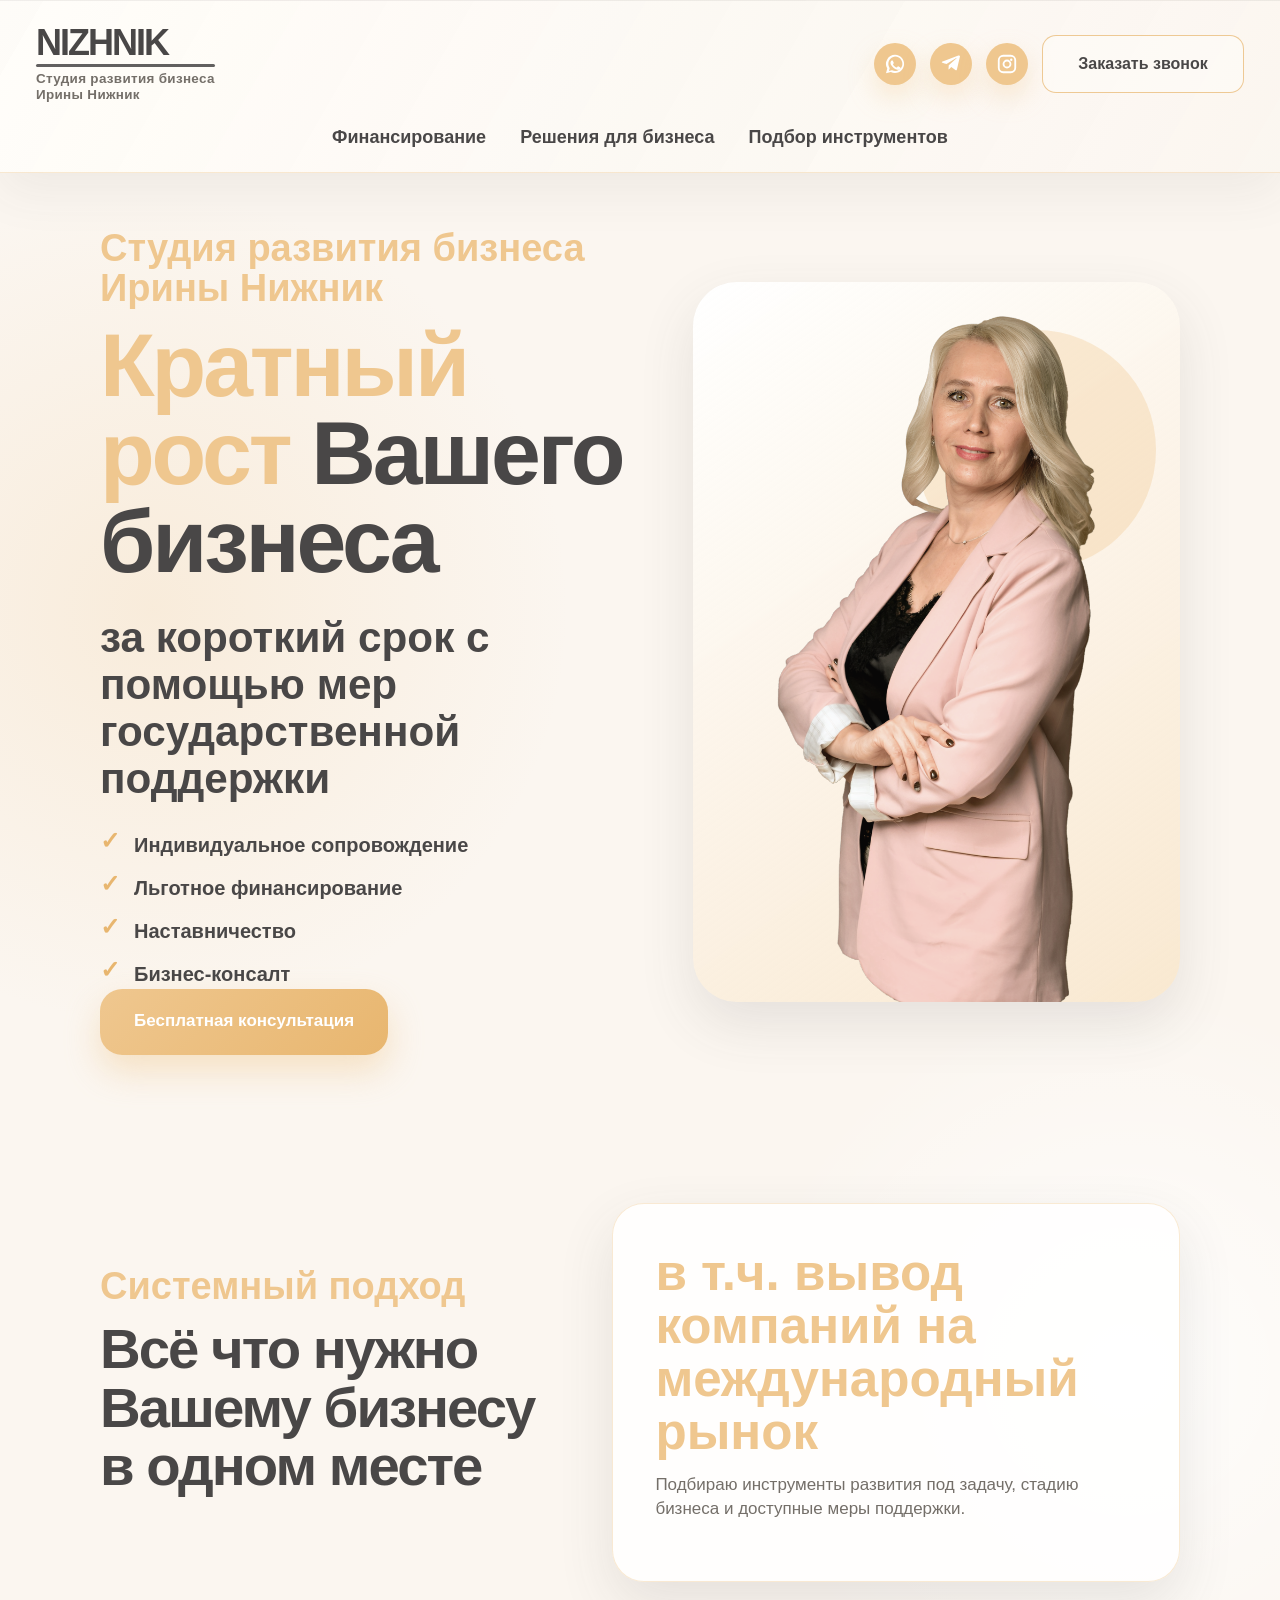
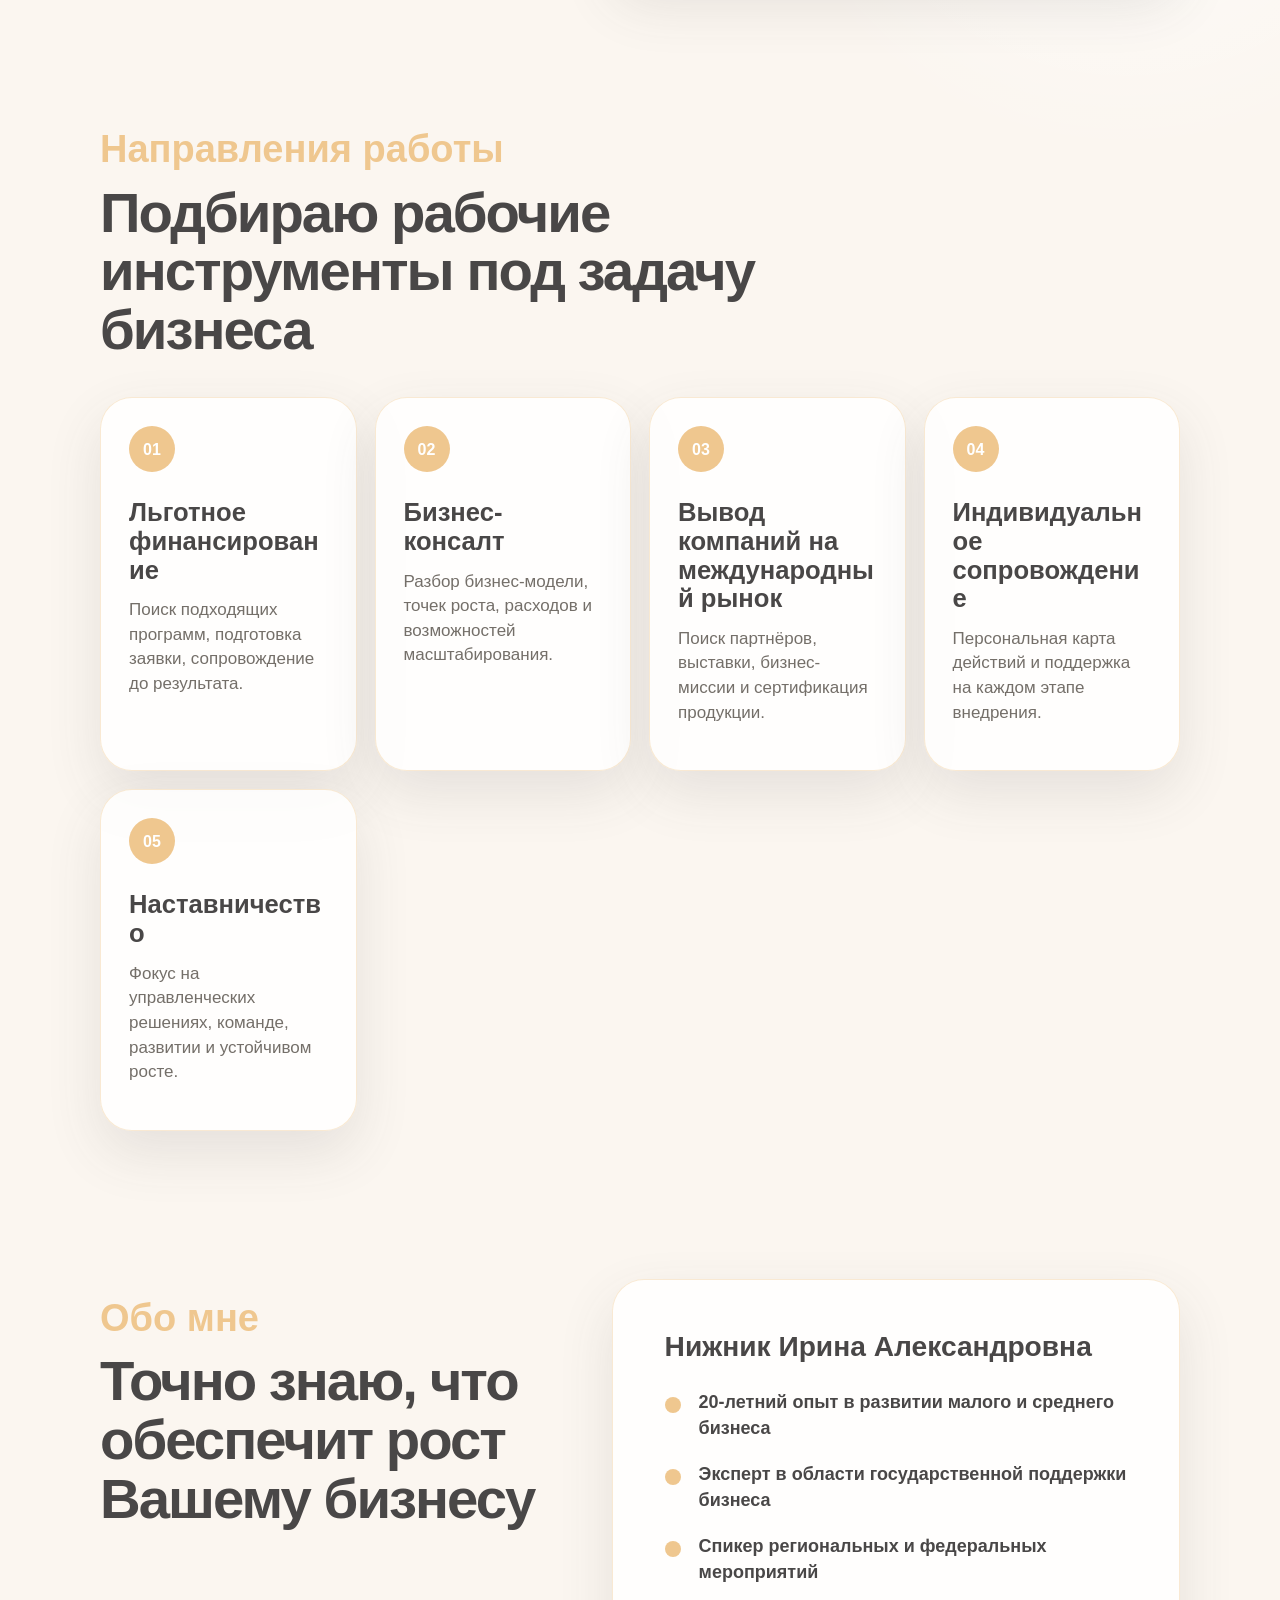
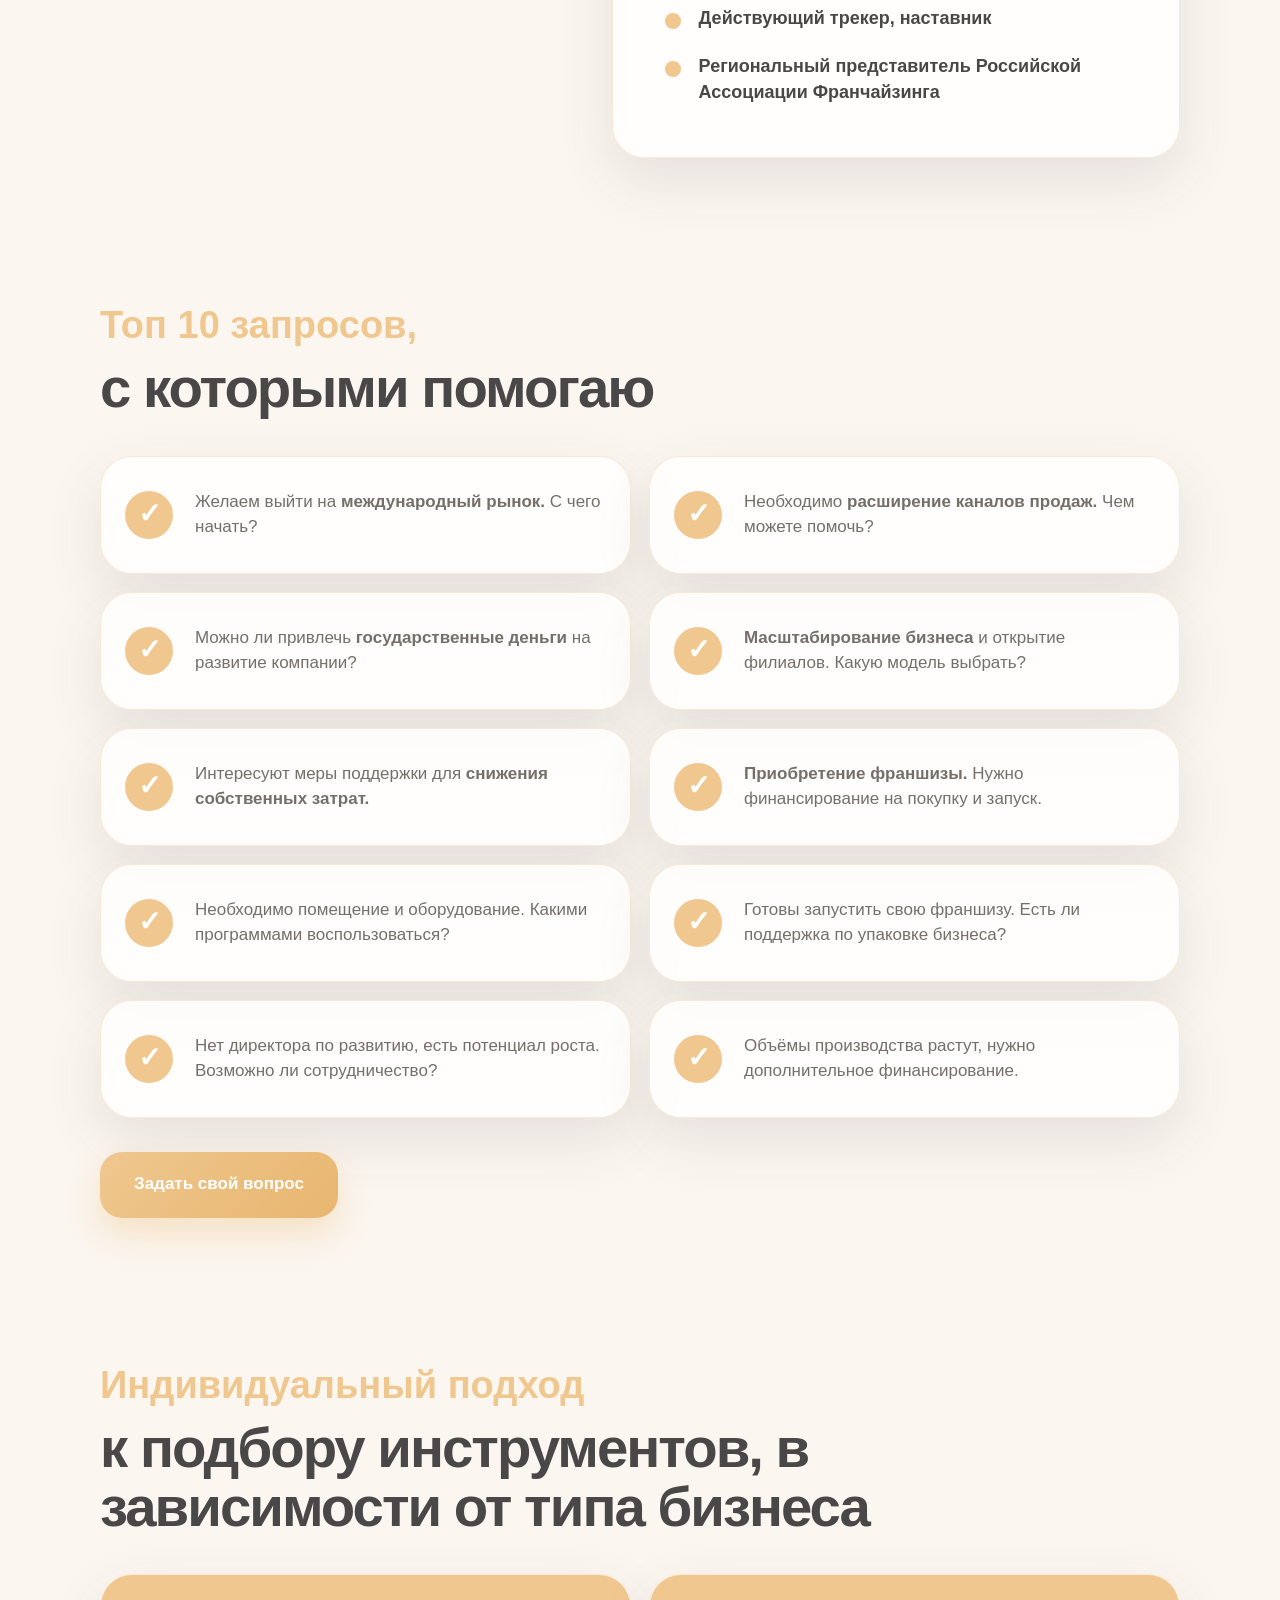
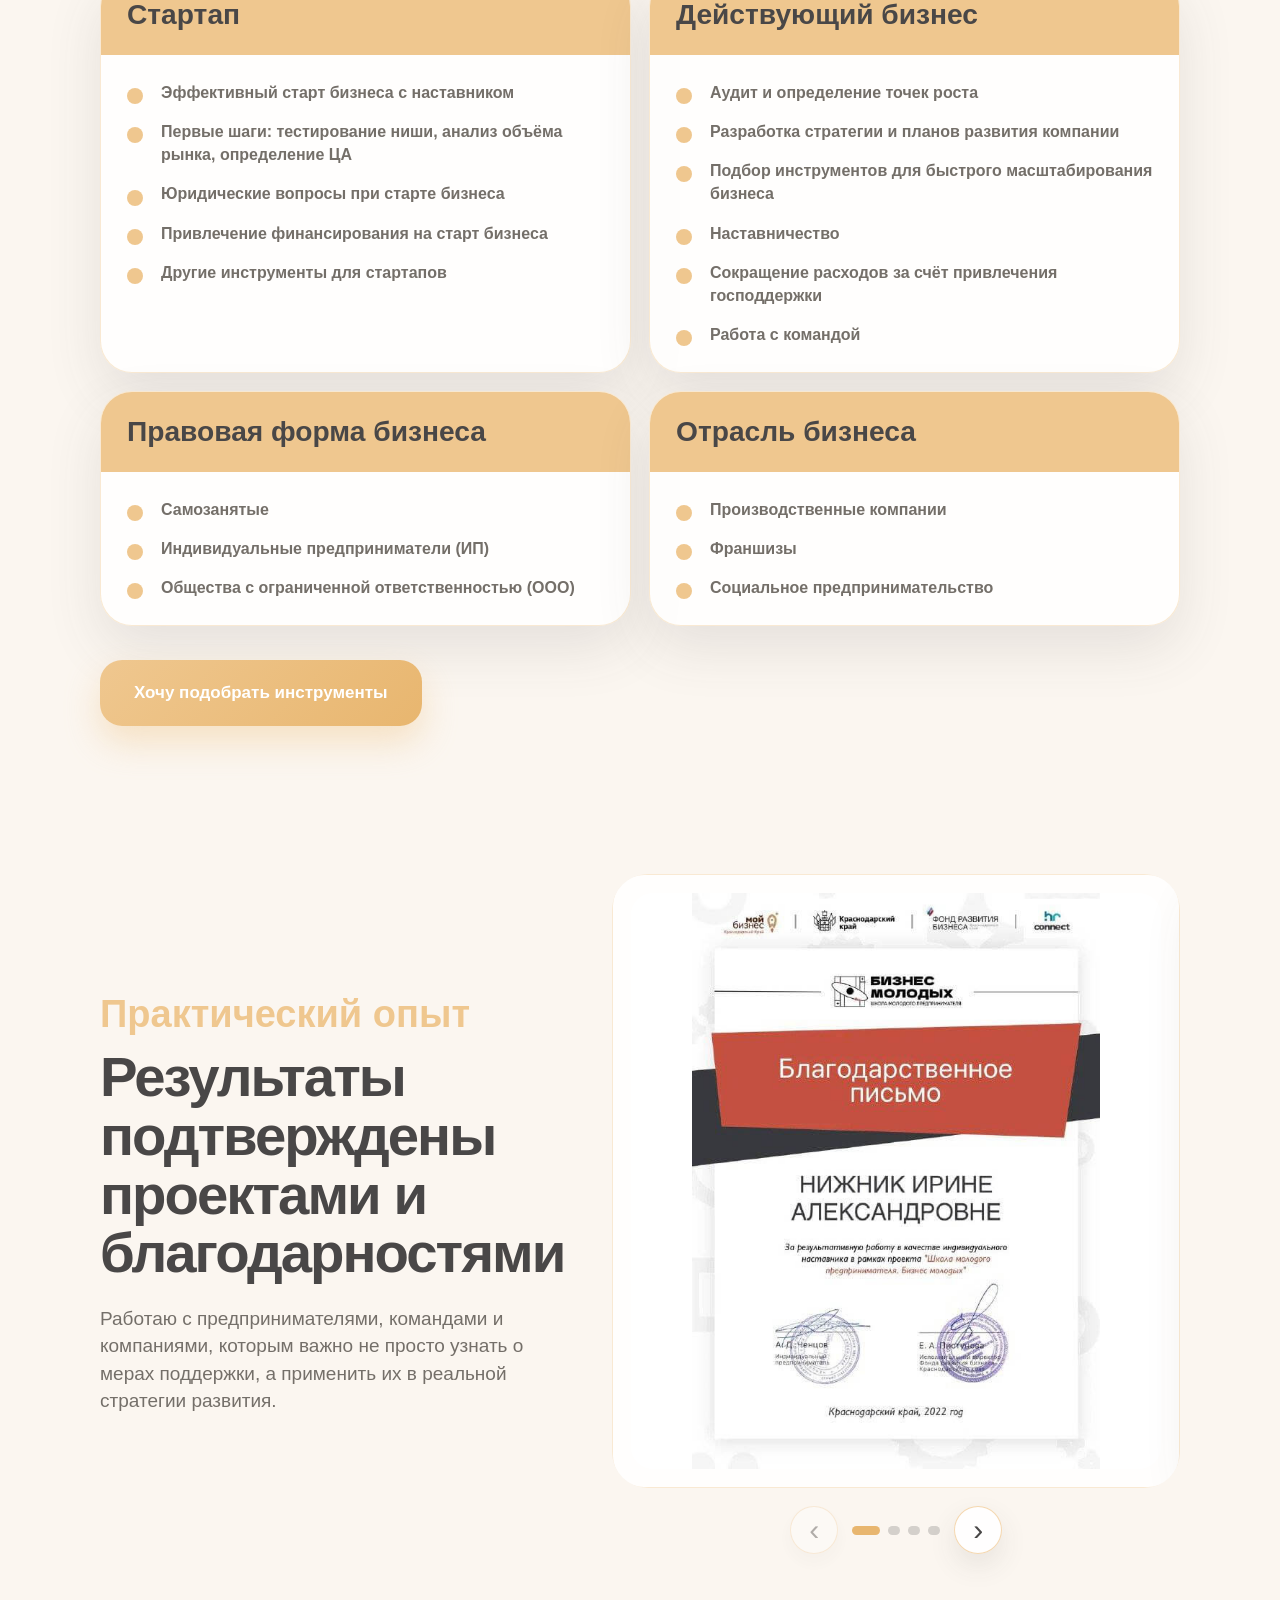
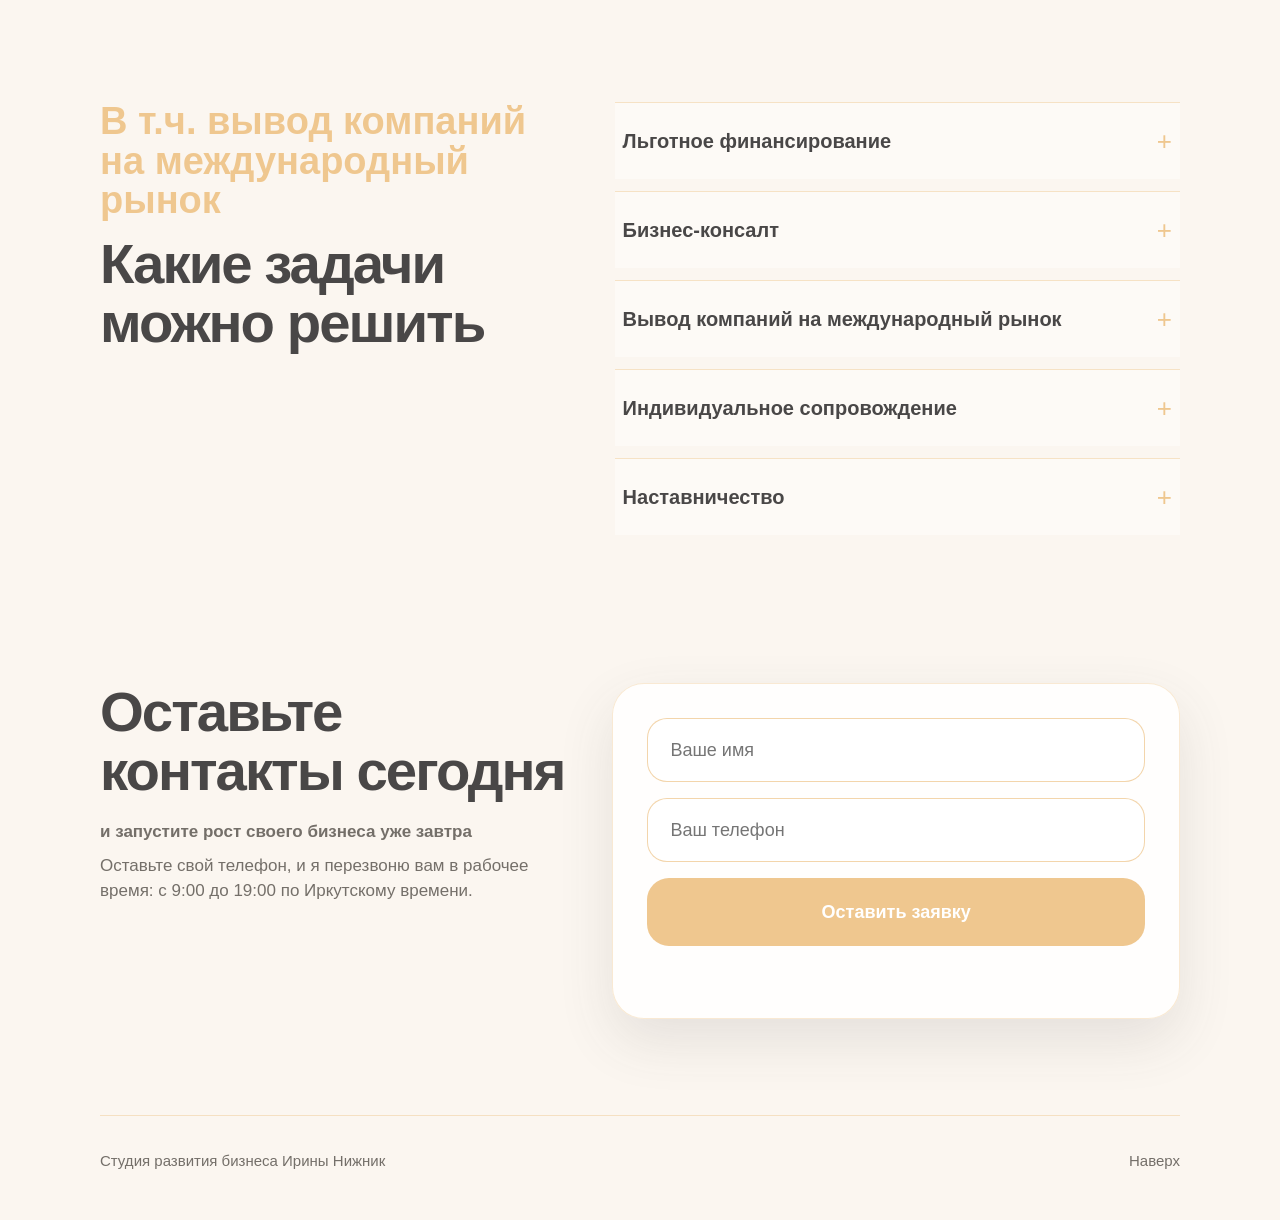
==== commit 2da3c2e3: "Add files via upload" ====
--- a/index.html
+++ b/index.html
@@ -5,7 +5,7 @@
   <meta name="viewport" content="width=device-width, initial-scale=1">
   <title>Студия развития бизнеса Ирины Нижник</title>
   <meta name="description" content="Инструменты развития бизнеса: финансирование, господдержка, стратегия, сопровождение, наставничество и выход на международный рынок.">
-  <link rel="stylesheet" href="styles.css?v=20260615-header-full">
+  <link rel="stylesheet" href="styles.css?v=20260615-header-icons">
 </head>
 <body>
   <header class="site-header">
@@ -21,9 +21,21 @@
       <a href="#tools">Подбор инструментов</a>
     </nav>
     <div class="header-actions" aria-label="Быстрая связь">
-      <a class="social-link" href="https://api.whatsapp.com/send/?phone=79025691936&text&type=phone_number&app_absent=0" target="_blank" rel="noopener noreferrer" aria-label="WhatsApp">☎</a>
-      <a class="social-link" href="https://t.me/BuzinessIrinaNizhnik" target="_blank" rel="noopener noreferrer" aria-label="Telegram">↗</a>
-      <a class="social-link" href="https://www.instagram.com/nizhnikia" target="_blank" rel="noopener noreferrer" aria-label="Instagram">◎</a>
+      <a class="social-link" href="https://api.whatsapp.com/send/?phone=79025691936&text&type=phone_number&app_absent=0" target="_blank" rel="noopener noreferrer" aria-label="WhatsApp">
+        <svg viewBox="0 0 24 24" aria-hidden="true">
+          <path d="M12.04 2a9.86 9.86 0 0 0-8.5 14.86L2.2 22l5.29-1.31A9.89 9.89 0 1 0 12.04 2Zm0 1.9a7.96 7.96 0 0 1 6.83 12.05 7.93 7.93 0 0 1-9.96 3l-.36-.17-3.14.78.8-3.06-.2-.37A7.96 7.96 0 0 1 12.04 3.9Zm-3.3 4.32c-.18 0-.47.07-.72.34-.25.27-.94.92-.94 2.23 0 1.32.96 2.59 1.1 2.77.13.18 1.86 2.98 4.57 4.05 2.26.9 2.72.72 3.21.67.49-.05 1.58-.65 1.8-1.27.23-.62.23-1.15.16-1.27-.07-.11-.25-.18-.52-.32-.27-.13-1.58-.78-1.82-.87-.25-.09-.43-.13-.61.14-.18.27-.7.87-.86 1.05-.16.18-.32.2-.59.07-.27-.14-1.14-.42-2.18-1.34-.8-.72-1.34-1.6-1.5-1.87-.16-.27-.02-.42.12-.55.12-.12.27-.32.41-.48.13-.16.18-.27.27-.45.09-.18.04-.34-.02-.48-.07-.13-.61-1.47-.84-2.01-.22-.52-.44-.45-.61-.46h-.52Z"/>
+        </svg>
+      </a>
+      <a class="social-link" href="https://t.me/BuzinessIrinaNizhnik" target="_blank" rel="noopener noreferrer" aria-label="Telegram">
+        <svg viewBox="0 0 24 24" aria-hidden="true">
+          <path d="M21.72 4.12c.28-1.18-.87-1.72-1.7-1.38L2.86 9.36c-1.17.46-1.15 1.1-.2 1.39l4.4 1.37 10.2-6.43c.48-.29.92-.13.56.19l-8.27 7.47-.31 4.57c.45 0 .65-.21.9-.46l2.16-2.1 4.49 3.32c.83.46 1.43.22 1.64-.77l3.29-13.79Z"/>
+        </svg>
+      </a>
+      <a class="social-link" href="https://www.instagram.com/nizhnikia" target="_blank" rel="noopener noreferrer" aria-label="Instagram">
+        <svg viewBox="0 0 24 24" aria-hidden="true">
+          <path d="M7.8 2h8.4A5.8 5.8 0 0 1 22 7.8v8.4a5.8 5.8 0 0 1-5.8 5.8H7.8A5.8 5.8 0 0 1 2 16.2V7.8A5.8 5.8 0 0 1 7.8 2Zm0 2A3.8 3.8 0 0 0 4 7.8v8.4A3.8 3.8 0 0 0 7.8 20h8.4a3.8 3.8 0 0 0 3.8-3.8V7.8A3.8 3.8 0 0 0 16.2 4H7.8Zm8.83 2.05a1.32 1.32 0 1 1 0 2.64 1.32 1.32 0 0 1 0-2.64ZM12 7.2a4.8 4.8 0 1 1 0 9.6 4.8 4.8 0 0 1 0-9.6Zm0 2a2.8 2.8 0 1 0 0 5.6 2.8 2.8 0 0 0 0-5.6Z"/>
+        </svg>
+      </a>
       <a class="header-cta" href="#contact">Заказать звонок</a>
     </div>
   </header>
--- a/styles.css
+++ b/styles.css
@@ -128,10 +128,14 @@
   border-radius: 50%;
   background: var(--accent);
   color: #fff;
-  font-size: 21px;
-  font-weight: 850;
   box-shadow: 0 12px 26px rgba(239, 199, 143, 0.36);
   transition: transform 200ms ease, box-shadow 200ms ease, background 200ms ease;
+}
+
+.social-link svg {
+  width: 22px;
+  height: 22px;
+  fill: currentColor;
 }
 
 .social-link:hover {
@@ -968,19 +972,22 @@
   }
 
   .site-header {
-    grid-template-columns: 220px 1fr;
+    grid-template-columns: max-content 1fr;
     gap: 22px 34px;
     padding: 24px 36px 22px;
   }
 
   .nav {
-    justify-content: flex-end;
-    gap: 28px;
+    grid-column: 1 / -1;
+    grid-row: 2;
+    justify-content: center;
+    gap: 34px;
     font-size: 18px;
   }
 
   .header-actions {
-    grid-column: 1 / -1;
+    grid-column: 2;
+    grid-row: 1;
     justify-content: flex-end;
   }
 
